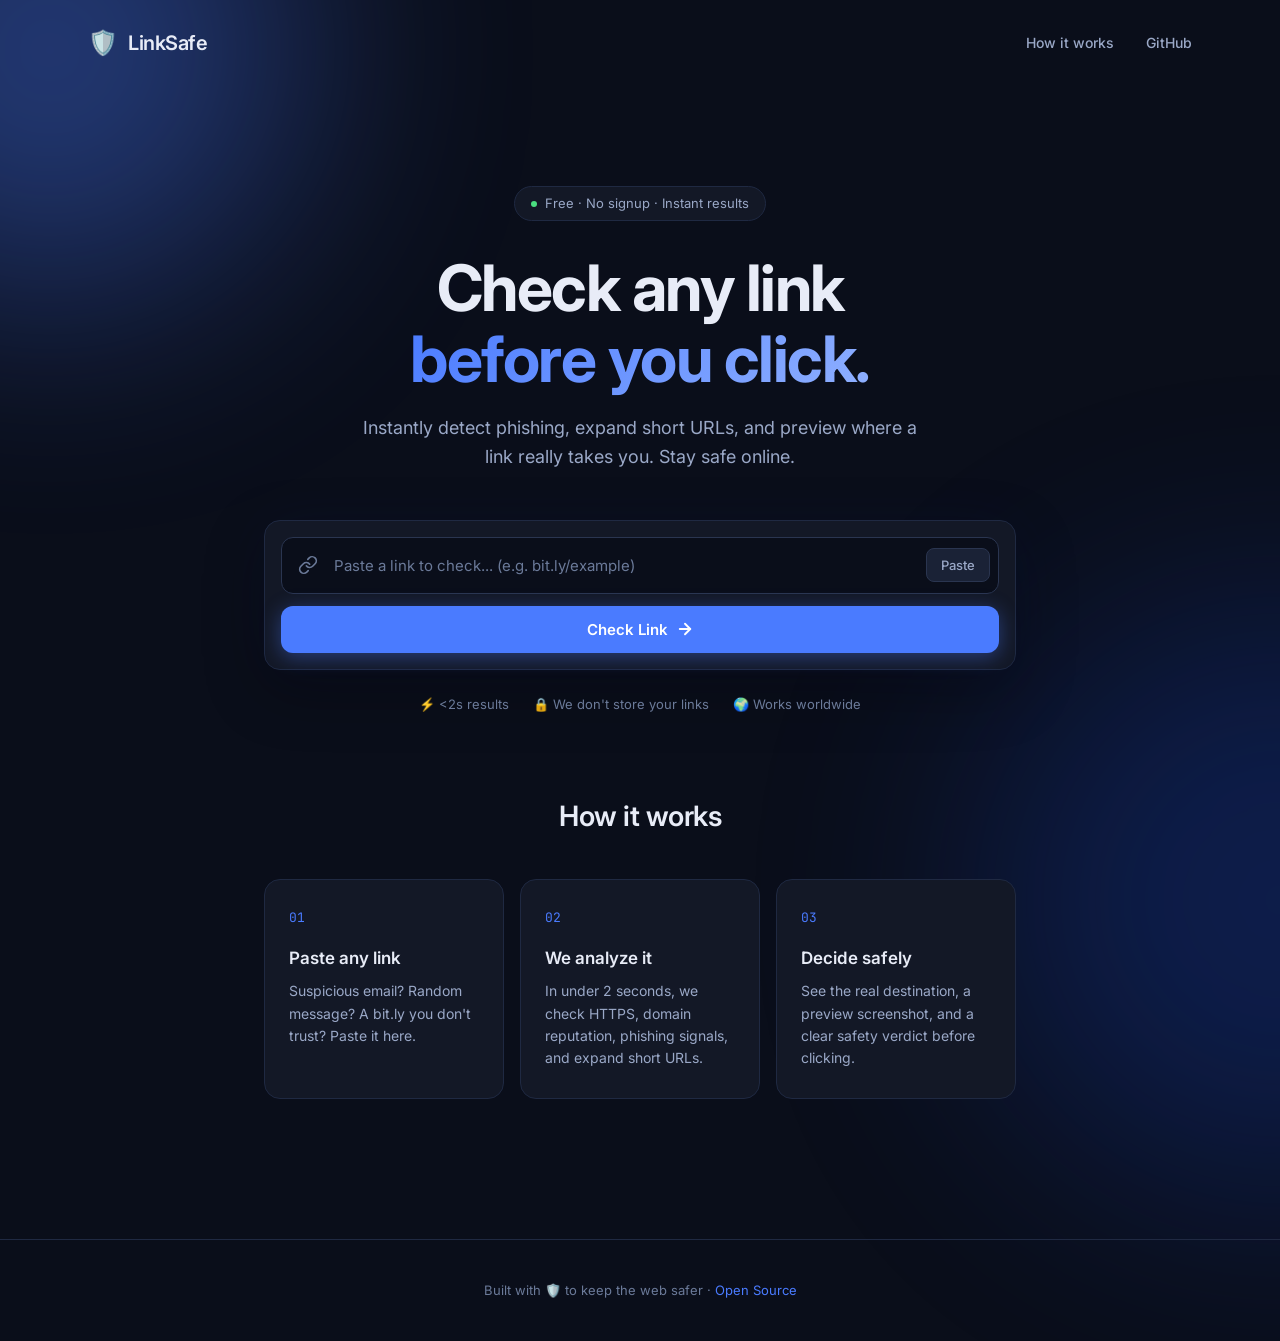
==== index.html @ 1306a628 "Initial commit: LinkSafe — link safety checker" ====
<!DOCTYPE html>
<html lang="en">
<head>
  <meta charset="UTF-8">
  <meta name="viewport" content="width=device-width, initial-scale=1.0">
  <title>LinkSafe — Check Any Link in Seconds</title>
  <meta name="description" content="Free, instant link safety checker. Detect phishing, expand short links, and preview any URL before clicking.">
  <link rel="preconnect" href="https://fonts.googleapis.com">
  <link rel="preconnect" href="https://fonts.gstatic.com" crossorigin>
  <link href="https://fonts.googleapis.com/css2?family=Inter:wght@400;500;600;700&family=JetBrains+Mono:wght@400;500&display=swap" rel="stylesheet">
  <link rel="stylesheet" href="styles.css">
</head>
<body>

  <!-- Background gradient orbs -->
  <div class="bg-orb bg-orb-1" aria-hidden="true"></div>
  <div class="bg-orb bg-orb-2" aria-hidden="true"></div>

  <!-- Header -->
  <header class="header">
    <div class="brand">
      <span class="brand-icon">🛡️</span>
      <span class="brand-name">LinkSafe</span>
    </div>
    <nav class="nav">
      <a href="#how" class="nav-link">How it works</a>
      <a href="https://github.com/shakhsg/linksafe" class="nav-link" target="_blank">GitHub</a>
    </nav>
  </header>

  <!-- Hero -->
  <main class="main">
    <section class="hero">
      <div class="hero-badge">
        <span class="pulse-dot"></span>
        Free · No signup · Instant results
      </div>
      <h1 class="hero-title">
        Check any link <br>
        <span class="accent">before you click.</span>
      </h1>
      <p class="hero-sub">
        Instantly detect phishing, expand short URLs, and preview where a link really takes you. Stay safe online.
      </p>

      <!-- Input -->
      <div class="check-box">
        <div class="input-wrap">
          <svg class="input-icon" width="20" height="20" viewBox="0 0 24 24" fill="none" stroke="currentColor" stroke-width="2" stroke-linecap="round" stroke-linejoin="round">
            <path d="M10 13a5 5 0 0 0 7.54.54l3-3a5 5 0 0 0-7.07-7.07l-1.72 1.71"/>
            <path d="M14 11a5 5 0 0 0-7.54-.54l-3 3a5 5 0 0 0 7.07 7.07l1.71-1.71"/>
          </svg>
          <input
            type="text"
            id="url-input"
            placeholder="Paste a link to check... (e.g. bit.ly/example)"
            autocomplete="off"
            spellcheck="false"
            aria-label="URL to check"
          >
          <button id="paste-btn" class="paste-btn" title="Paste from clipboard">Paste</button>
        </div>
        <button id="check-btn" class="check-btn">
          <span class="btn-text">Check Link</span>
          <svg class="btn-arrow" width="18" height="18" viewBox="0 0 24 24" fill="none" stroke="currentColor" stroke-width="2.5" stroke-linecap="round" stroke-linejoin="round">
            <line x1="5" y1="12" x2="19" y2="12"/>
            <polyline points="12 5 19 12 12 19"/>
          </svg>
        </button>
      </div>

      <div class="trust-row">
        <span class="trust-item">⚡ &lt;2s results</span>
        <span class="trust-item">🔒 We don't store your links</span>
        <span class="trust-item">🌍 Works worldwide</span>
      </div>
    </section>

    <!-- Results -->
    <section id="results" class="results" aria-live="polite"></section>

    <!-- How it works -->
    <section id="how" class="how-section">
      <h2 class="section-title">How it works</h2>
      <div class="how-grid">
        <div class="how-card">
          <div class="how-num">01</div>
          <h3 class="how-title">Paste any link</h3>
          <p class="how-desc">Suspicious email? Random message? A bit.ly you don't trust? Paste it here.</p>
        </div>
        <div class="how-card">
          <div class="how-num">02</div>
          <h3 class="how-title">We analyze it</h3>
          <p class="how-desc">In under 2 seconds, we check HTTPS, domain reputation, phishing signals, and expand short URLs.</p>
        </div>
        <div class="how-card">
          <div class="how-num">03</div>
          <h3 class="how-title">Decide safely</h3>
          <p class="how-desc">See the real destination, a preview screenshot, and a clear safety verdict before clicking.</p>
        </div>
      </div>
    </section>
  </main>

  <footer class="footer">
    <p>Built with 🛡️ to keep the web safer · <a href="https://github.com/shakhsg/linksafe" target="_blank">Open Source</a></p>
  </footer>

  <script src="script.js"></script>
</body>
</html>
---- styles.css ----
/* ── Reset & Base ──────────────────────────────────────── */
*, *::before, *::after { box-sizing: border-box; margin: 0; padding: 0; }

:root {
  /* Midnight Trust palette */
  --bg: #0A0E1A;
  --bg-2: #131826;
  --bg-3: #1a2236;
  --border: #1f2942;
  --border-strong: #2a3550;

  --text: #E8ECF7;
  --text-2: #9AA8C7;
  --text-3: #6B7A99;

  --primary: #4A7BFF;
  --primary-hover: #6190FF;
  --primary-glow: rgba(74, 123, 255, 0.4);

  --safe: #4ADE80;
  --safe-bg: rgba(74, 222, 128, 0.1);
  --safe-border: rgba(74, 222, 128, 0.3);

  --danger: #F87171;
  --danger-bg: rgba(248, 113, 113, 0.1);
  --danger-border: rgba(248, 113, 113, 0.3);

  --warn: #FBBF24;
  --warn-bg: rgba(251, 191, 36, 0.1);
  --warn-border: rgba(251, 191, 36, 0.3);

  --radius: 12px;
  --radius-sm: 8px;
  --radius-lg: 16px;

  --font: 'Inter', -apple-system, BlinkMacSystemFont, 'Segoe UI', sans-serif;
  --font-mono: 'JetBrains Mono', ui-monospace, monospace;
}

html, body { height: 100%; }
body {
  font-family: var(--font);
  background: var(--bg);
  color: var(--text);
  line-height: 1.6;
  min-height: 100vh;
  position: relative;
  overflow-x: hidden;
}

/* ── Background orbs ───────────────────────────────────── */
.bg-orb {
  position: fixed;
  border-radius: 50%;
  filter: blur(120px);
  opacity: 0.4;
  pointer-events: none;
  z-index: 0;
}
.bg-orb-1 {
  width: 500px; height: 500px;
  background: #4A7BFF;
  top: -200px; left: -200px;
}
.bg-orb-2 {
  width: 600px; height: 600px;
  background: #1a4cdb;
  bottom: -300px; right: -300px;
  opacity: 0.25;
}

/* ── Header ────────────────────────────────────────────── */
.header {
  position: relative;
  z-index: 10;
  display: flex;
  justify-content: space-between;
  align-items: center;
  padding: 24px 48px;
  max-width: 1200px;
  margin: 0 auto;
}
.brand { display: flex; align-items: center; gap: 10px; }
.brand-icon { font-size: 24px; }
.brand-name {
  font-size: 20px;
  font-weight: 600;
  letter-spacing: -0.5px;
}
.nav { display: flex; gap: 32px; }
.nav-link {
  color: var(--text-2);
  text-decoration: none;
  font-size: 14px;
  font-weight: 500;
  transition: color 0.2s;
}
.nav-link:hover { color: var(--text); }

/* ── Main ──────────────────────────────────────────────── */
.main {
  position: relative;
  z-index: 1;
  max-width: 800px;
  margin: 0 auto;
  padding: 40px 24px 80px;
}

/* ── Hero ──────────────────────────────────────────────── */
.hero { text-align: center; padding-top: 60px; }
.hero-badge {
  display: inline-flex;
  align-items: center;
  gap: 8px;
  background: var(--bg-2);
  border: 1px solid var(--border);
  padding: 6px 16px;
  border-radius: 999px;
  font-size: 13px;
  color: var(--text-2);
  margin-bottom: 32px;
}
.pulse-dot {
  width: 6px; height: 6px;
  background: var(--safe);
  border-radius: 50%;
  animation: pulse 2s infinite;
}
@keyframes pulse {
  0%, 100% { box-shadow: 0 0 0 0 rgba(74, 222, 128, 0.5); }
  50% { box-shadow: 0 0 0 6px rgba(74, 222, 128, 0); }
}

.hero-title {
  font-size: clamp(36px, 6vw, 64px);
  font-weight: 700;
  letter-spacing: -1.5px;
  line-height: 1.1;
  margin-bottom: 20px;
}
.accent {
  background: linear-gradient(135deg, #4A7BFF, #8FB0FF);
  -webkit-background-clip: text;
  -webkit-text-fill-color: transparent;
  background-clip: text;
}
.hero-sub {
  font-size: 18px;
  color: var(--text-2);
  max-width: 560px;
  margin: 0 auto 48px;
}

/* ── Check box ─────────────────────────────────────────── */
.check-box {
  background: var(--bg-2);
  border: 1px solid var(--border);
  border-radius: var(--radius-lg);
  padding: 16px;
  box-shadow: 0 20px 60px rgba(0, 0, 0, 0.3), 0 0 60px rgba(74, 123, 255, 0.05);
  margin-bottom: 24px;
  display: flex;
  flex-direction: column;
  gap: 12px;
}
.input-wrap {
  display: flex;
  align-items: center;
  gap: 8px;
  background: var(--bg);
  border: 1px solid var(--border-strong);
  border-radius: var(--radius);
  padding: 4px 8px 4px 16px;
  transition: border-color 0.2s, box-shadow 0.2s;
}
.input-wrap:focus-within {
  border-color: var(--primary);
  box-shadow: 0 0 0 3px var(--primary-glow);
}
.input-icon { color: var(--text-3); flex-shrink: 0; }
#url-input {
  flex: 1;
  background: transparent;
  border: none;
  outline: none;
  color: var(--text);
  font-family: var(--font);
  font-size: 15px;
  padding: 14px 8px;
  min-width: 0;
}
#url-input::placeholder { color: var(--text-3); }
.paste-btn {
  background: var(--bg-3);
  border: 1px solid var(--border-strong);
  color: var(--text-2);
  padding: 8px 14px;
  border-radius: var(--radius-sm);
  font-family: var(--font);
  font-size: 13px;
  font-weight: 500;
  cursor: pointer;
  transition: all 0.2s;
  flex-shrink: 0;
}
.paste-btn:hover { color: var(--text); background: var(--border); }

.check-btn {
  background: var(--primary);
  color: white;
  border: none;
  padding: 14px 24px;
  border-radius: var(--radius);
  font-family: var(--font);
  font-size: 15px;
  font-weight: 600;
  cursor: pointer;
  display: flex;
  align-items: center;
  justify-content: center;
  gap: 8px;
  transition: all 0.2s;
  box-shadow: 0 4px 20px var(--primary-glow);
}
.check-btn:hover { background: var(--primary-hover); transform: translateY(-1px); box-shadow: 0 6px 24px var(--primary-glow); }
.check-btn:active { transform: translateY(0); }
.check-btn:disabled { opacity: 0.6; cursor: not-allowed; transform: none; }
.btn-arrow { transition: transform 0.2s; }
.check-btn:hover .btn-arrow { transform: translateX(3px); }

.trust-row {
  display: flex;
  justify-content: center;
  gap: 24px;
  flex-wrap: wrap;
  font-size: 13px;
  color: var(--text-3);
}

/* ── Results ───────────────────────────────────────────── */
.results { margin-top: 32px; }
.result-card {
  background: var(--bg-2);
  border: 1px solid var(--border);
  border-radius: var(--radius-lg);
  padding: 28px;
  margin-bottom: 16px;
  animation: slideUp 0.5s ease-out;
}
@keyframes slideUp {
  from { opacity: 0; transform: translateY(20px); }
  to { opacity: 1; transform: translateY(0); }
}

.verdict {
  display: flex;
  align-items: center;
  gap: 16px;
  padding: 20px;
  border-radius: var(--radius);
  margin-bottom: 24px;
}
.verdict-safe { background: var(--safe-bg); border: 1px solid var(--safe-border); }
.verdict-danger { background: var(--danger-bg); border: 1px solid var(--danger-border); }
.verdict-warn { background: var(--warn-bg); border: 1px solid var(--warn-border); }
.verdict-icon { font-size: 36px; flex-shrink: 0; }
.verdict-text { flex: 1; }
.verdict-title { font-size: 20px; font-weight: 600; margin-bottom: 4px; }
.verdict-safe .verdict-title { color: var(--safe); }
.verdict-danger .verdict-title { color: var(--danger); }
.verdict-warn .verdict-title { color: var(--warn); }
.verdict-sub { color: var(--text-2); font-size: 14px; }

.score-bar {
  height: 6px;
  background: var(--bg);
  border-radius: 999px;
  overflow: hidden;
  margin-top: 12px;
}
.score-fill {
  height: 100%;
  border-radius: 999px;
  transition: width 0.8s ease-out;
}

.detail-grid {
  display: grid;
  grid-template-columns: repeat(auto-fit, minmax(220px, 1fr));
  gap: 12px;
  margin-bottom: 20px;
}
.detail-item {
  background: var(--bg);
  border: 1px solid var(--border);
  border-radius: var(--radius);
  padding: 14px 16px;
}
.detail-label {
  font-size: 12px;
  color: var(--text-3);
  text-transform: uppercase;
  letter-spacing: 0.5px;
  margin-bottom: 6px;
  display: flex;
  align-items: center;
  gap: 6px;
}
.detail-value {
  font-size: 15px;
  font-weight: 500;
  color: var(--text);
  word-break: break-word;
}
.detail-value.is-mono { font-family: var(--font-mono); font-size: 13px; }
.detail-value.ok { color: var(--safe); }
.detail-value.bad { color: var(--danger); }
.detail-value.warn { color: var(--warn); }

.final-url {
  background: var(--bg);
  border: 1px solid var(--border);
  border-radius: var(--radius);
  padding: 14px 16px;
  font-family: var(--font-mono);
  font-size: 13px;
  word-break: break-all;
  color: var(--text);
  margin-bottom: 16px;
}

.screenshot-wrap {
  margin-top: 16px;
  border-radius: var(--radius);
  overflow: hidden;
  border: 1px solid var(--border);
  background: var(--bg);
}
.screenshot-wrap img { display: block; width: 100%; height: auto; }
.screenshot-label {
  font-size: 12px;
  color: var(--text-3);
  text-transform: uppercase;
  letter-spacing: 0.5px;
  margin: 0 0 8px;
  display: flex;
  align-items: center;
  gap: 6px;
}

.signal-list { display: flex; flex-direction: column; gap: 8px; margin-top: 12px; }
.signal {
  display: flex;
  align-items: flex-start;
  gap: 10px;
  padding: 10px 14px;
  background: var(--bg);
  border-radius: var(--radius-sm);
  font-size: 14px;
  border-left: 3px solid var(--text-3);
}
.signal.ok { border-left-color: var(--safe); }
.signal.bad { border-left-color: var(--danger); }
.signal.warn { border-left-color: var(--warn); }
.signal-icon { font-size: 16px; flex-shrink: 0; }

/* ── Loading ───────────────────────────────────────────── */
.loading-card {
  background: var(--bg-2);
  border: 1px solid var(--border);
  border-radius: var(--radius-lg);
  padding: 40px;
  text-align: center;
  animation: slideUp 0.3s ease-out;
}
.loading-spinner {
  width: 40px; height: 40px;
  border: 3px solid var(--border);
  border-top-color: var(--primary);
  border-radius: 50%;
  margin: 0 auto 16px;
  animation: spin 0.8s linear infinite;
}
@keyframes spin { to { transform: rotate(360deg); } }
.loading-text { color: var(--text-2); font-size: 14px; }

/* ── How it works ──────────────────────────────────────── */
.how-section { margin-top: 80px; }
.section-title {
  font-size: 28px;
  font-weight: 600;
  text-align: center;
  margin-bottom: 40px;
  letter-spacing: -0.5px;
}
.how-grid {
  display: grid;
  grid-template-columns: repeat(auto-fit, minmax(220px, 1fr));
  gap: 16px;
}
.how-card {
  background: var(--bg-2);
  border: 1px solid var(--border);
  border-radius: var(--radius-lg);
  padding: 28px 24px;
  transition: border-color 0.2s, transform 0.2s;
}
.how-card:hover { border-color: var(--border-strong); transform: translateY(-2px); }
.how-num {
  font-family: var(--font-mono);
  font-size: 13px;
  color: var(--primary);
  margin-bottom: 16px;
}
.how-title {
  font-size: 17px;
  font-weight: 600;
  margin-bottom: 8px;
}
.how-desc { color: var(--text-2); font-size: 14px; }

/* ── Footer ────────────────────────────────────────────── */
.footer {
  text-align: center;
  padding: 40px 24px;
  color: var(--text-3);
  font-size: 13px;
  border-top: 1px solid var(--border);
  margin-top: 60px;
  position: relative;
  z-index: 1;
}
.footer a { color: var(--primary); text-decoration: none; }
.footer a:hover { text-decoration: underline; }

/* ── Mobile ────────────────────────────────────────────── */
@media (max-width: 640px) {
  .header { padding: 20px 24px; }
  .nav { gap: 20px; }
  .hero { padding-top: 30px; }
  .hero-title { letter-spacing: -1px; }
  .input-wrap { padding: 8px; flex-wrap: wrap; }
  #url-input { width: 100%; padding: 12px 4px; }
  .paste-btn { width: 100%; padding: 10px; }
  .trust-row { gap: 12px; font-size: 12px; }
  .verdict { padding: 16px; }
  .verdict-icon { font-size: 28px; }
  .verdict-title { font-size: 18px; }
  .result-card { padding: 20px; }
}
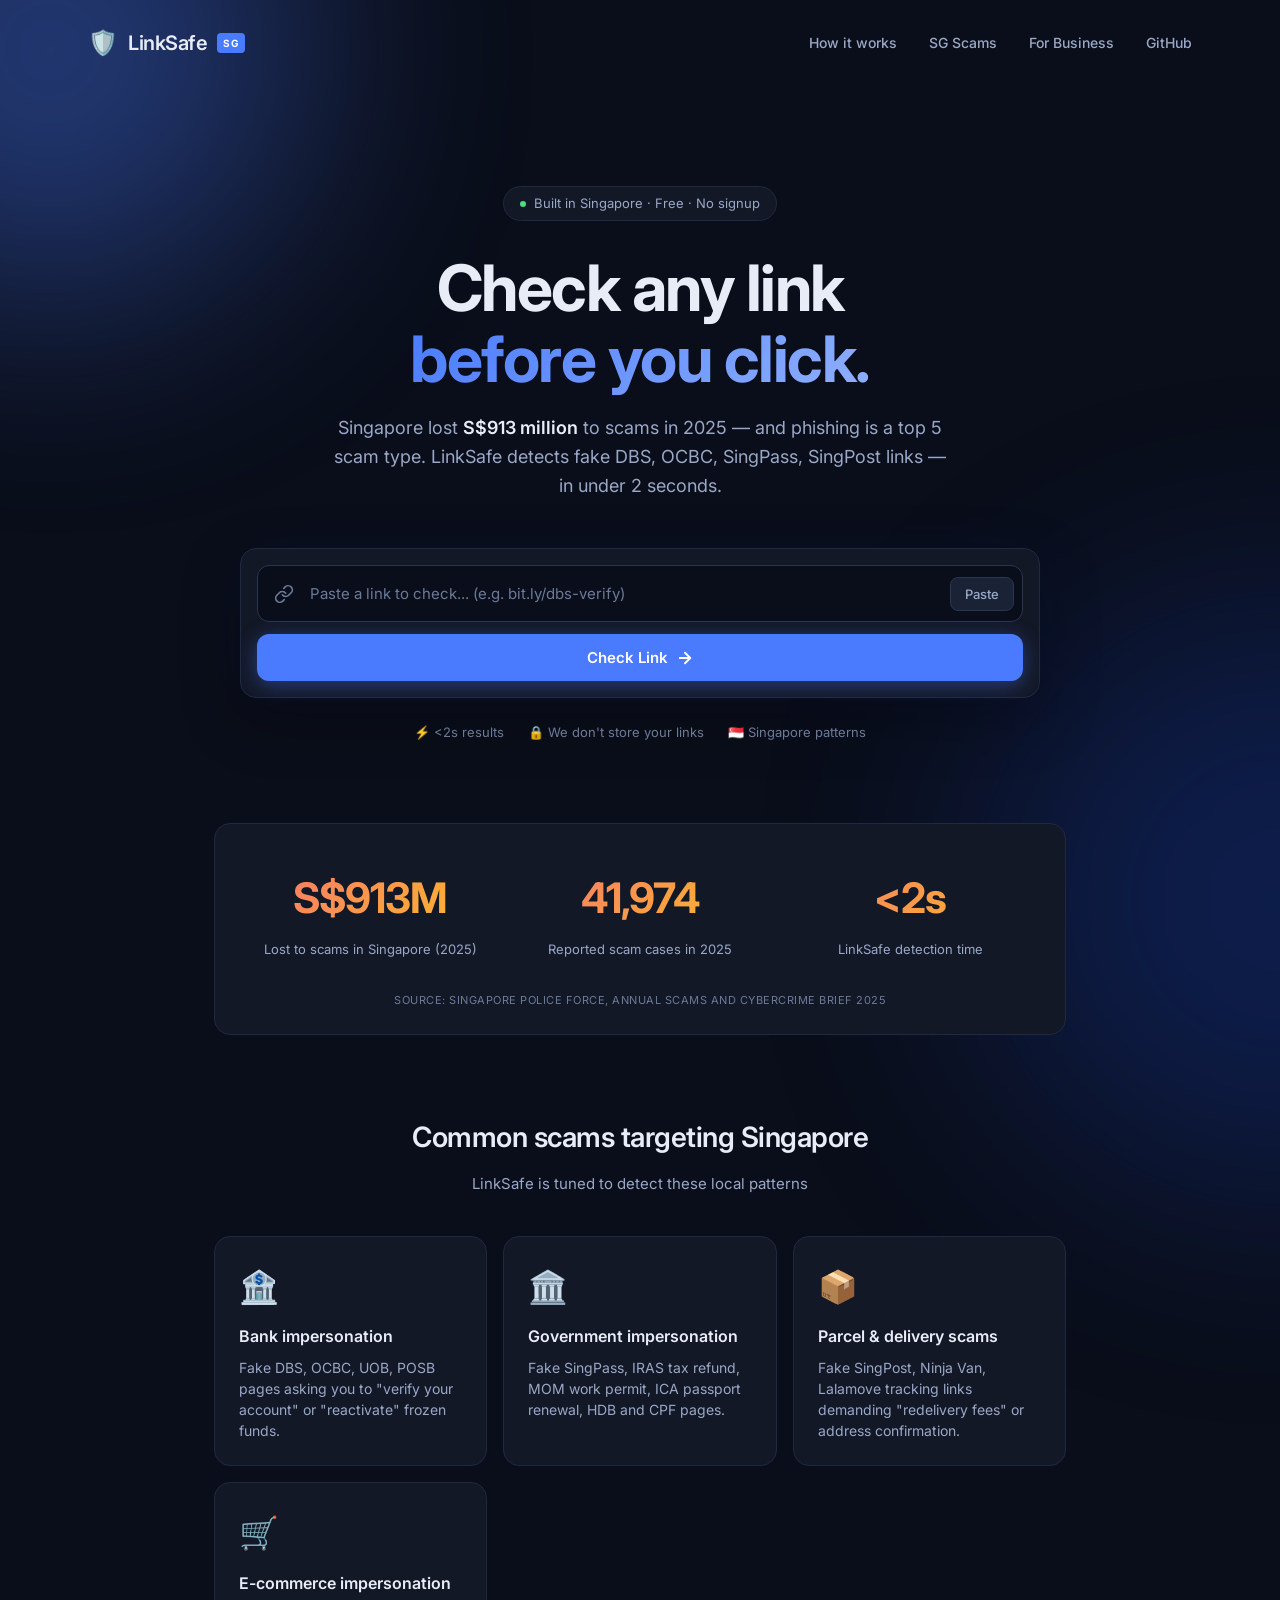
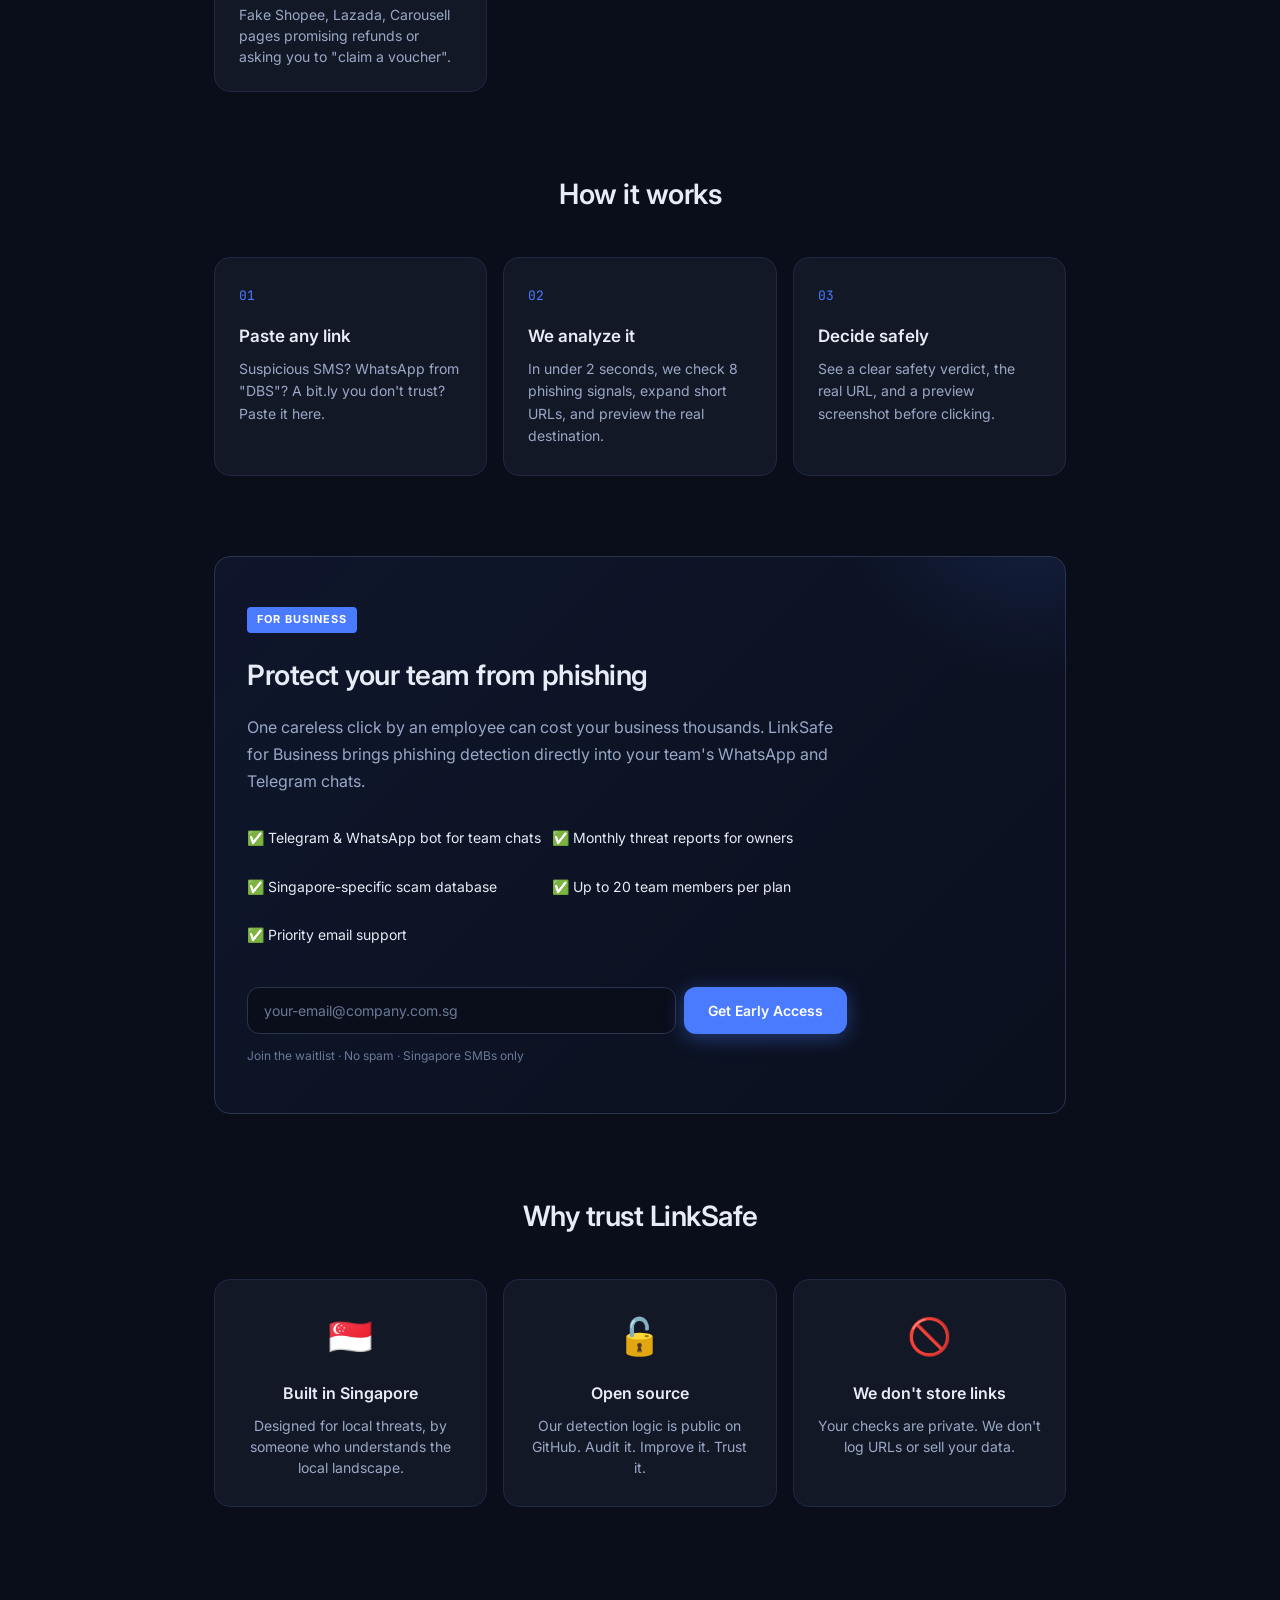
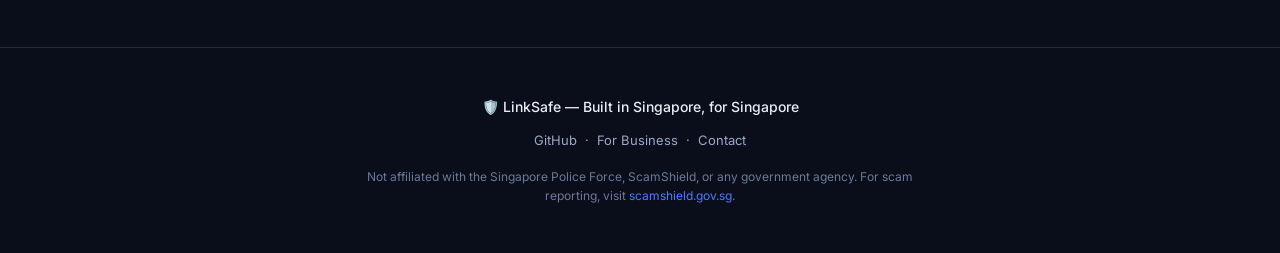
==== commit bd987075: "Singapore SMB redesign with SPF 2025 stats" ====
--- a/index.html
+++ b/index.html
@@ -3,12 +3,32 @@
 <head>
   <meta charset="UTF-8">
   <meta name="viewport" content="width=device-width, initial-scale=1.0">
-  <title>LinkSafe — Check Any Link in Seconds</title>
-  <meta name="description" content="Free, instant link safety checker. Detect phishing, expand short links, and preview any URL before clicking.">
+  <title>LinkSafe — Phishing Link Checker Built for Singapore</title>
+  <meta name="description" content="Free instant link safety checker. Detect phishing scams impersonating DBS, OCBC, SingPass, SingPost and more. Built for Singapore businesses.">
+
+  <!-- Open Graph / Social sharing -->
+  <meta property="og:title" content="LinkSafe — Stop Phishing in 2 Seconds">
+  <meta property="og:description" content="Singapore lost S$1.1B to scams in 2024. LinkSafe checks any link before you click. Free for everyone, built for SMBs.">
+  <meta property="og:type" content="website">
+  <meta property="og:url" content="https://shakhsg.github.io/linksafe">
+  <meta property="og:image" content="https://shakhsg.github.io/linksafe/og-image.png">
+  <meta name="twitter:card" content="summary_large_image">
+  <meta name="twitter:title" content="LinkSafe — Stop Phishing in 2 Seconds">
+  <meta name="twitter:description" content="Singapore-built phishing detection. Free for everyone.">
+
   <link rel="preconnect" href="https://fonts.googleapis.com">
   <link rel="preconnect" href="https://fonts.gstatic.com" crossorigin>
   <link href="https://fonts.googleapis.com/css2?family=Inter:wght@400;500;600;700&family=JetBrains+Mono:wght@400;500&display=swap" rel="stylesheet">
   <link rel="stylesheet" href="styles.css">
+
+  <!-- Google Analytics -->
+  <script async src="https://www.googletagmanager.com/gtag/js?id=G-LSV59Z6FGF"></script>
+  <script>
+    window.dataLayer = window.dataLayer || [];
+    function gtag(){dataLayer.push(arguments);}
+    gtag('js', new Date());
+    gtag('config', 'G-LSV59Z6FGF');
+  </script>
 </head>
 <body>
 
@@ -21,9 +41,12 @@
     <div class="brand">
       <span class="brand-icon">🛡️</span>
       <span class="brand-name">LinkSafe</span>
+      <span class="brand-tag">SG</span>
     </div>
     <nav class="nav">
       <a href="#how" class="nav-link">How it works</a>
+      <a href="#scams" class="nav-link">SG Scams</a>
+      <a href="#business" class="nav-link">For Business</a>
       <a href="https://github.com/shakhsg/linksafe" class="nav-link" target="_blank">GitHub</a>
     </nav>
   </header>
@@ -33,14 +56,15 @@
     <section class="hero">
       <div class="hero-badge">
         <span class="pulse-dot"></span>
-        Free · No signup · Instant results
+        Built in Singapore · Free · No signup
       </div>
       <h1 class="hero-title">
         Check any link <br>
         <span class="accent">before you click.</span>
       </h1>
       <p class="hero-sub">
-        Instantly detect phishing, expand short URLs, and preview where a link really takes you. Stay safe online.
+        Singapore lost <strong>S$913 million</strong> to scams in 2025 — and phishing is a top 5 scam type.
+        LinkSafe detects fake DBS, OCBC, SingPass, SingPost links — in under 2 seconds.
       </p>
 
       <!-- Input -->
@@ -53,7 +77,7 @@
           <input
             type="text"
             id="url-input"
-            placeholder="Paste a link to check... (e.g. bit.ly/example)"
+            placeholder="Paste a link to check... (e.g. bit.ly/dbs-verify)"
             autocomplete="off"
             spellcheck="false"
             aria-label="URL to check"
@@ -72,12 +96,58 @@
       <div class="trust-row">
         <span class="trust-item">⚡ &lt;2s results</span>
         <span class="trust-item">🔒 We don't store your links</span>
-        <span class="trust-item">🌍 Works worldwide</span>
+        <span class="trust-item">🇸🇬 Singapore patterns</span>
       </div>
     </section>
 
     <!-- Results -->
     <section id="results" class="results" aria-live="polite"></section>
+
+    <!-- Stats Banner -->
+    <section class="stats-banner">
+      <div class="stat">
+        <div class="stat-num">S$913M</div>
+        <div class="stat-label">Lost to scams in Singapore (2025)</div>
+      </div>
+      <div class="stat">
+        <div class="stat-num">41,974</div>
+        <div class="stat-label">Reported scam cases in 2025</div>
+      </div>
+      <div class="stat">
+        <div class="stat-num">&lt;2s</div>
+        <div class="stat-label">LinkSafe detection time</div>
+      </div>
+      <div class="stat-source">Source: Singapore Police Force, Annual Scams and Cybercrime Brief 2025</div>
+    </section>
+
+    <!-- Singapore Scams Section -->
+    <section id="scams" class="scams-section">
+      <h2 class="section-title">Common scams targeting Singapore</h2>
+      <p class="section-sub">LinkSafe is tuned to detect these local patterns</p>
+
+      <div class="scam-grid">
+        <div class="scam-card">
+          <div class="scam-icon">🏦</div>
+          <h3>Bank impersonation</h3>
+          <p>Fake DBS, OCBC, UOB, POSB pages asking you to "verify your account" or "reactivate" frozen funds.</p>
+        </div>
+        <div class="scam-card">
+          <div class="scam-icon">🏛️</div>
+          <h3>Government impersonation</h3>
+          <p>Fake SingPass, IRAS tax refund, MOM work permit, ICA passport renewal, HDB and CPF pages.</p>
+        </div>
+        <div class="scam-card">
+          <div class="scam-icon">📦</div>
+          <h3>Parcel & delivery scams</h3>
+          <p>Fake SingPost, Ninja Van, Lalamove tracking links demanding "redelivery fees" or address confirmation.</p>
+        </div>
+        <div class="scam-card">
+          <div class="scam-icon">🛒</div>
+          <h3>E-commerce impersonation</h3>
+          <p>Fake Shopee, Lazada, Carousell pages promising refunds or asking you to "claim a voucher".</p>
+        </div>
+      </div>
+    </section>
 
     <!-- How it works -->
     <section id="how" class="how-section">
@@ -86,26 +156,112 @@
         <div class="how-card">
           <div class="how-num">01</div>
           <h3 class="how-title">Paste any link</h3>
-          <p class="how-desc">Suspicious email? Random message? A bit.ly you don't trust? Paste it here.</p>
+          <p class="how-desc">Suspicious SMS? WhatsApp from "DBS"? A bit.ly you don't trust? Paste it here.</p>
         </div>
         <div class="how-card">
           <div class="how-num">02</div>
           <h3 class="how-title">We analyze it</h3>
-          <p class="how-desc">In under 2 seconds, we check HTTPS, domain reputation, phishing signals, and expand short URLs.</p>
+          <p class="how-desc">In under 2 seconds, we check 8 phishing signals, expand short URLs, and preview the real destination.</p>
         </div>
         <div class="how-card">
           <div class="how-num">03</div>
           <h3 class="how-title">Decide safely</h3>
-          <p class="how-desc">See the real destination, a preview screenshot, and a clear safety verdict before clicking.</p>
+          <p class="how-desc">See a clear safety verdict, the real URL, and a preview screenshot before clicking.</p>
+        </div>
+      </div>
+    </section>
+
+    <!-- For Business Section -->
+    <section id="business" class="business-section">
+      <div class="business-content">
+        <div class="business-badge">FOR BUSINESS</div>
+        <h2 class="section-title">Protect your team from phishing</h2>
+        <p class="business-desc">
+          One careless click by an employee can cost your business thousands. LinkSafe for Business
+          brings phishing detection directly into your team's WhatsApp and Telegram chats.
+        </p>
+
+        <ul class="business-features">
+          <li>✅ Telegram & WhatsApp bot for team chats</li>
+          <li>✅ Monthly threat reports for owners</li>
+          <li>✅ Singapore-specific scam database</li>
+          <li>✅ Up to 20 team members per plan</li>
+          <li>✅ Priority email support</li>
+        </ul>
+
+        <form class="lead-form" id="lead-form" onsubmit="return handleLeadSubmit(event)">
+          <input
+            type="email"
+            id="business-email"
+            placeholder="your-email@company.com.sg"
+            required
+            aria-label="Business email"
+          >
+          <button type="submit" class="cta-btn">Get Early Access</button>
+        </form>
+        <p class="form-note">Join the waitlist · No spam · Singapore SMBs only</p>
+      </div>
+    </section>
+
+    <!-- Trust Section -->
+    <section class="trust-section">
+      <h2 class="section-title">Why trust LinkSafe</h2>
+      <div class="trust-grid">
+        <div class="trust-card">
+          <div class="trust-emoji">🇸🇬</div>
+          <h3>Built in Singapore</h3>
+          <p>Designed for local threats, by someone who understands the local landscape.</p>
+        </div>
+        <div class="trust-card">
+          <div class="trust-emoji">🔓</div>
+          <h3>Open source</h3>
+          <p>Our detection logic is public on GitHub. Audit it. Improve it. Trust it.</p>
+        </div>
+        <div class="trust-card">
+          <div class="trust-emoji">🚫</div>
+          <h3>We don't store links</h3>
+          <p>Your checks are private. We don't log URLs or sell your data.</p>
         </div>
       </div>
     </section>
   </main>
 
   <footer class="footer">
-    <p>Built with 🛡️ to keep the web safer · <a href="https://github.com/shakhsg/linksafe" target="_blank">Open Source</a></p>
+    <div class="footer-content">
+      <p class="footer-brand">🛡️ LinkSafe — Built in Singapore, for Singapore</p>
+      <p class="footer-links">
+        <a href="https://github.com/shakhsg/linksafe" target="_blank">GitHub</a> ·
+        <a href="#business">For Business</a> ·
+        <a href="mailto:hello@linksafe.sg">Contact</a>
+      </p>
+      <p class="footer-note">
+        Not affiliated with the Singapore Police Force, ScamShield, or any government agency.
+        For scam reporting, visit <a href="https://www.scamshield.gov.sg" target="_blank">scamshield.gov.sg</a>.
+      </p>
+    </div>
   </footer>
 
   <script src="script.js"></script>
+  <script>
+    // Lead form handler (simple version — sends to your email or storage)
+    function handleLeadSubmit(e) {
+      e.preventDefault();
+      const email = document.getElementById('business-email').value;
+
+      // Track event in Google Analytics
+      if (typeof gtag !== 'undefined') {
+        gtag('event', 'lead_signup', {
+          'event_category': 'business',
+          'event_label': email
+        });
+      }
+
+      // TODO: Replace with your actual endpoint (Formspree, n8n webhook, etc.)
+      // For now, just show success message
+      alert('Thank you! We\'ll be in touch within 48 hours.');
+      document.getElementById('lead-form').reset();
+      return false;
+    }
+  </script>
 </body>
 </html>
--- a/styles.css
+++ b/styles.css
@@ -87,6 +87,15 @@
   font-weight: 600;
   letter-spacing: -0.5px;
 }
+.brand-tag {
+  font-size: 10px;
+  font-weight: 700;
+  background: var(--primary);
+  color: white;
+  padding: 2px 6px;
+  border-radius: 4px;
+  letter-spacing: 0.5px;
+}
 .nav { display: flex; gap: 32px; }
 .nav-link {
   color: var(--text-2);
@@ -101,13 +110,13 @@
 .main {
   position: relative;
   z-index: 1;
-  max-width: 800px;
+  max-width: 900px;
   margin: 0 auto;
   padding: 40px 24px 80px;
 }
 
 /* ── Hero ──────────────────────────────────────────────── */
-.hero { text-align: center; padding-top: 60px; }
+.hero { text-align: center; padding-top: 60px; max-width: 800px; margin: 0 auto; }
 .hero-badge {
   display: inline-flex;
   align-items: center;
@@ -147,9 +156,10 @@
 .hero-sub {
   font-size: 18px;
   color: var(--text-2);
-  max-width: 560px;
+  max-width: 620px;
   margin: 0 auto 48px;
 }
+.hero-sub strong { color: var(--text); font-weight: 600; }
 
 /* ── Check box ─────────────────────────────────────────── */
 .check-box {
@@ -238,7 +248,7 @@
 }
 
 /* ── Results ───────────────────────────────────────────── */
-.results { margin-top: 32px; }
+.results { margin-top: 32px; max-width: 800px; margin-left: auto; margin-right: auto; }
 .result-card {
   background: var(--bg-2);
   border: 1px solid var(--border);
@@ -384,6 +394,84 @@
 @keyframes spin { to { transform: rotate(360deg); } }
 .loading-text { color: var(--text-2); font-size: 14px; }
 
+/* ── Stats Banner ──────────────────────────────────────── */
+.stats-banner {
+  margin-top: 80px;
+  background: var(--bg-2);
+  border: 1px solid var(--border);
+  border-radius: var(--radius-lg);
+  padding: 40px 32px 24px;
+  display: grid;
+  grid-template-columns: repeat(3, 1fr);
+  gap: 24px;
+  position: relative;
+}
+.stat { text-align: center; }
+.stat-num {
+  font-size: clamp(28px, 4vw, 42px);
+  font-weight: 700;
+  background: linear-gradient(135deg, #F87171, #FBBF24);
+  -webkit-background-clip: text;
+  -webkit-text-fill-color: transparent;
+  background-clip: text;
+  letter-spacing: -1px;
+  margin-bottom: 8px;
+}
+.stat-label {
+  font-size: 13px;
+  color: var(--text-2);
+}
+.stat-source {
+  grid-column: 1 / -1;
+  text-align: center;
+  font-size: 11px;
+  color: var(--text-3);
+  margin-top: 8px;
+  text-transform: uppercase;
+  letter-spacing: 0.5px;
+}
+
+/* ── Scams Section ─────────────────────────────────────── */
+.scams-section { margin-top: 80px; }
+.section-sub {
+  text-align: center;
+  color: var(--text-2);
+  font-size: 15px;
+  margin-top: -28px;
+  margin-bottom: 40px;
+}
+.scam-grid {
+  display: grid;
+  grid-template-columns: repeat(auto-fit, minmax(240px, 1fr));
+  gap: 16px;
+}
+.scam-card {
+  background: var(--bg-2);
+  border: 1px solid var(--border);
+  border-radius: var(--radius-lg);
+  padding: 24px;
+  transition: border-color 0.2s, transform 0.2s;
+}
+.scam-card:hover {
+  border-color: var(--danger-border);
+  transform: translateY(-2px);
+}
+.scam-icon {
+  font-size: 32px;
+  margin-bottom: 12px;
+}
+.scam-card h3 {
+  font-size: 16px;
+  font-weight: 600;
+  margin-bottom: 8px;
+  color: var(--text);
+}
+.scam-card p {
+  color: var(--text-2);
+  font-size: 14px;
+  line-height: 1.5;
+}
+
 /* ── How it works ──────────────────────────────────────── */
 .how-section { margin-top: 80px; }
 .section-title {
@@ -419,24 +507,201 @@
 }
 .how-desc { color: var(--text-2); font-size: 14px; }
 
+/* ── Business Section ──────────────────────────────────── */
+.business-section {
+  margin-top: 80px;
+  background: linear-gradient(135deg, rgba(74, 123, 255, 0.08), rgba(74, 123, 255, 0.02));
+  border: 1px solid var(--border-strong);
+  border-radius: var(--radius-lg);
+  padding: 48px 32px;
+  position: relative;
+  overflow: hidden;
+}
+.business-section::before {
+  content: '';
+  position: absolute;
+  top: -50%;
+  right: -20%;
+  width: 400px;
+  height: 400px;
+  background: radial-gradient(circle, rgba(74, 123, 255, 0.15), transparent 70%);
+  pointer-events: none;
+}
+.business-content {
+  position: relative;
+  z-index: 1;
+  max-width: 600px;
+}
+.business-badge {
+  display: inline-block;
+  background: var(--primary);
+  color: white;
+  font-size: 11px;
+  font-weight: 700;
+  letter-spacing: 1px;
+  padding: 4px 10px;
+  border-radius: 4px;
+  margin-bottom: 20px;
+}
+.business-section .section-title {
+  text-align: left;
+  margin-bottom: 16px;
+}
+.business-desc {
+  color: var(--text-2);
+  font-size: 16px;
+  margin-bottom: 24px;
+  line-height: 1.7;
+}
+.business-features {
+  list-style: none;
+  margin-bottom: 32px;
+  display: grid;
+  grid-template-columns: repeat(auto-fit, minmax(240px, 1fr));
+  gap: 10px;
+}
+.business-features li {
+  color: var(--text);
+  font-size: 14px;
+  padding: 8px 0;
+}
+.lead-form {
+  display: flex;
+  gap: 8px;
+  flex-wrap: wrap;
+  margin-bottom: 12px;
+}
+.lead-form input {
+  flex: 1;
+  min-width: 240px;
+  background: var(--bg);
+  border: 1px solid var(--border-strong);
+  border-radius: var(--radius);
+  padding: 14px 16px;
+  color: var(--text);
+  font-family: var(--font);
+  font-size: 14px;
+  transition: border-color 0.2s, box-shadow 0.2s;
+}
+.lead-form input:focus {
+  outline: none;
+  border-color: var(--primary);
+  box-shadow: 0 0 0 3px var(--primary-glow);
+}
+.lead-form input::placeholder { color: var(--text-3); }
+.cta-btn {
+  background: var(--primary);
+  color: white;
+  border: none;
+  padding: 14px 24px;
+  border-radius: var(--radius);
+  font-family: var(--font);
+  font-size: 14px;
+  font-weight: 600;
+  cursor: pointer;
+  transition: all 0.2s;
+  box-shadow: 0 4px 20px var(--primary-glow);
+  white-space: nowrap;
+}
+.cta-btn:hover {
+  background: var(--primary-hover);
+  transform: translateY(-1px);
+  box-shadow: 0 6px 24px var(--primary-glow);
+}
+.form-note {
+  font-size: 12px;
+  color: var(--text-3);
+}
+
+/* ── Trust Section ─────────────────────────────────────── */
+.trust-section { margin-top: 80px; }
+.trust-grid {
+  display: grid;
+  grid-template-columns: repeat(auto-fit, minmax(240px, 1fr));
+  gap: 16px;
+}
+.trust-card {
+  background: var(--bg-2);
+  border: 1px solid var(--border);
+  border-radius: var(--radius-lg);
+  padding: 28px 24px;
+  text-align: center;
+  transition: border-color 0.2s, transform 0.2s;
+}
+.trust-card:hover { border-color: var(--border-strong); transform: translateY(-2px); }
+.trust-emoji {
+  font-size: 36px;
+  margin-bottom: 16px;
+}
+.trust-card h3 {
+  font-size: 16px;
+  font-weight: 600;
+  margin-bottom: 8px;
+  color: var(--text);
+}
+.trust-card p {
+  color: var(--text-2);
+  font-size: 14px;
+  line-height: 1.5;
+}
+
 /* ── Footer ────────────────────────────────────────────── */
 .footer {
-  text-align: center;
-  padding: 40px 24px;
-  color: var(--text-3);
-  font-size: 13px;
+  padding: 48px 24px;
   border-top: 1px solid var(--border);
   margin-top: 60px;
   position: relative;
   z-index: 1;
 }
-.footer a { color: var(--primary); text-decoration: none; }
-.footer a:hover { text-decoration: underline; }
+.footer-content {
+  max-width: 800px;
+  margin: 0 auto;
+  text-align: center;
+}
+.footer-brand {
+  color: var(--text);
+  font-size: 14px;
+  font-weight: 500;
+  margin-bottom: 12px;
+}
+.footer-links {
+  color: var(--text-2);
+  font-size: 13px;
+  margin-bottom: 16px;
+}
+.footer-links a {
+  color: var(--text-2);
+  text-decoration: none;
+  margin: 0 4px;
+}
+.footer-links a:hover { color: var(--text); }
+.footer-note {
+  color: var(--text-3);
+  font-size: 12px;
+  line-height: 1.6;
+  max-width: 560px;
+  margin: 0 auto;
+}
+.footer-note a { color: var(--primary); text-decoration: none; }
+.footer-note a:hover { text-decoration: underline; }
 
 /* ── Mobile ────────────────────────────────────────────── */
+@media (max-width: 768px) {
+  .stats-banner {
+    grid-template-columns: 1fr;
+    gap: 20px;
+    padding: 32px 24px 20px;
+  }
+  .business-section { padding: 32px 24px; }
+  .business-section .section-title { font-size: 24px; }
+  .lead-form input { min-width: 100%; }
+  .cta-btn { width: 100%; }
+}
+
 @media (max-width: 640px) {
   .header { padding: 20px 24px; }
-  .nav { gap: 20px; }
+  .nav { gap: 16px; }
+  .nav-link { font-size: 13px; }
   .hero { padding-top: 30px; }
   .hero-title { letter-spacing: -1px; }
   .input-wrap { padding: 8px; flex-wrap: wrap; }
@@ -447,4 +712,10 @@
   .verdict-icon { font-size: 28px; }
   .verdict-title { font-size: 18px; }
   .result-card { padding: 20px; }
+  .scam-grid, .trust-grid, .how-grid { grid-template-columns: 1fr; }
+  .business-features { grid-template-columns: 1fr; }
+}
+
+@media (max-width: 480px) {
+  .nav { display: none; }
 }
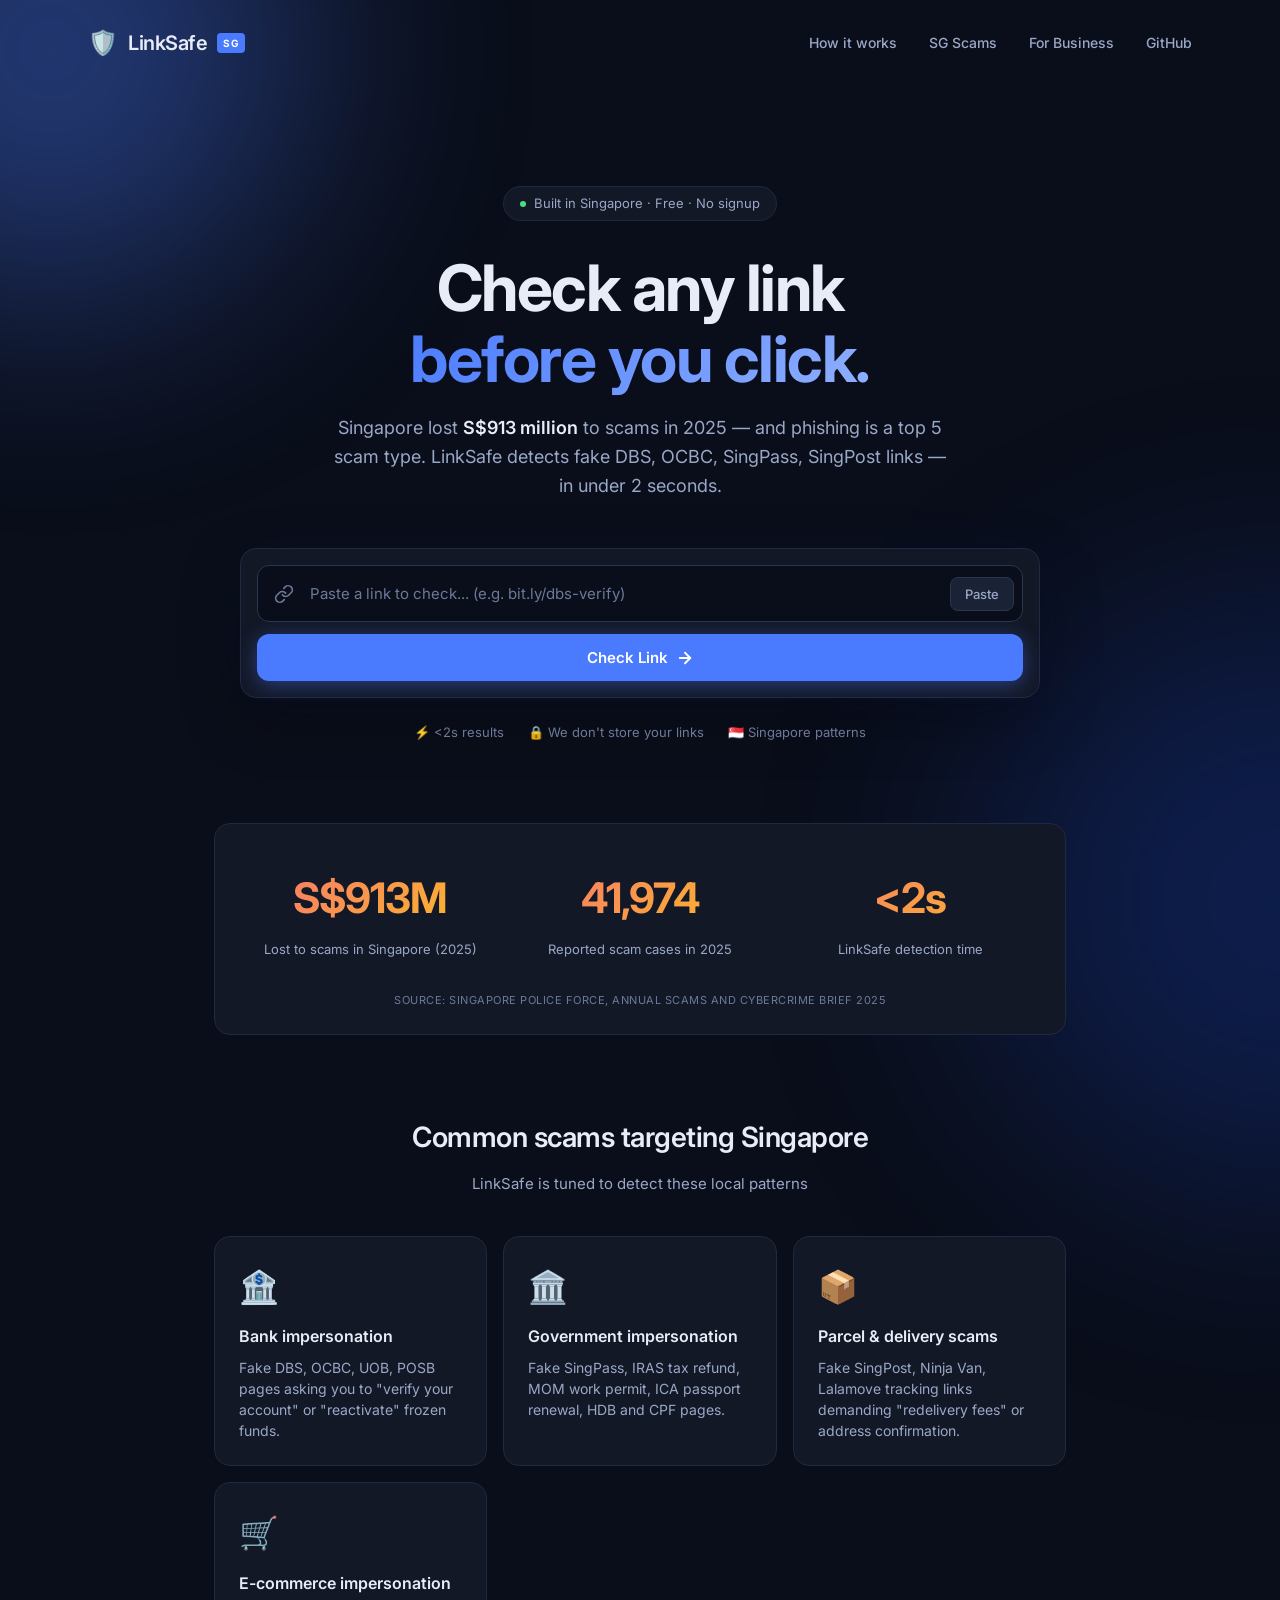
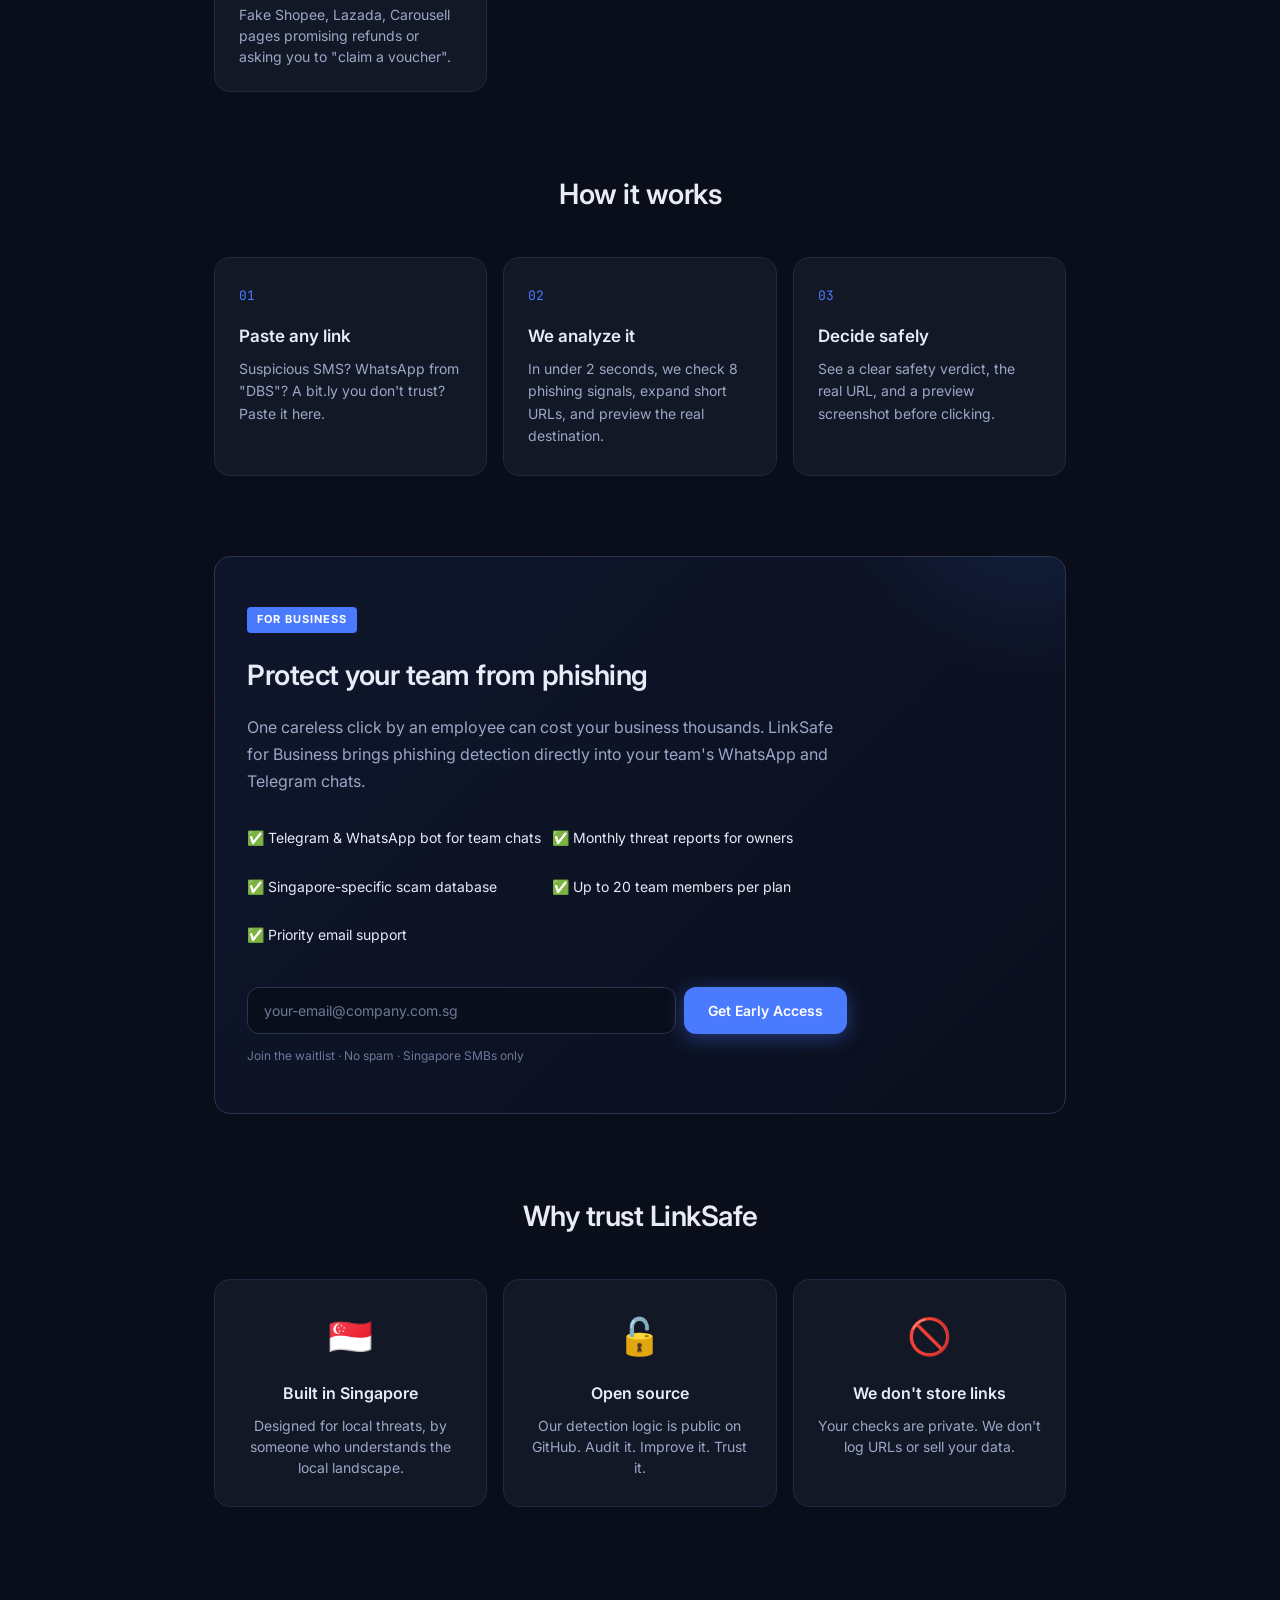
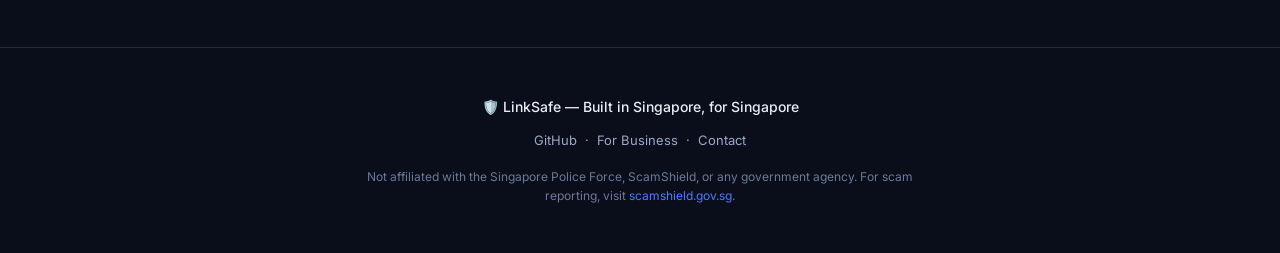
==== commit 4763b552: "Connect Formspree to lead form" ====
--- a/index.html
+++ b/index.html
@@ -189,7 +189,7 @@
           <li>✅ Priority email support</li>
         </ul>
 
-        <form class="lead-form" id="lead-form" onsubmit="return handleLeadSubmit(event)">
+        <form class="lead-form" id="lead-form" action="https://formspree.io/f/mpqnpljk" method="POST">
           <input
             type="email"
             id="business-email"
@@ -242,26 +242,5 @@
   </footer>
 
   <script src="script.js"></script>
-  <script>
-    // Lead form handler (simple version — sends to your email or storage)
-    function handleLeadSubmit(e) {
-      e.preventDefault();
-      const email = document.getElementById('business-email').value;
-
-      // Track event in Google Analytics
-      if (typeof gtag !== 'undefined') {
-        gtag('event', 'lead_signup', {
-          'event_category': 'business',
-          'event_label': email
-        });
-      }
-
-      // TODO: Replace with your actual endpoint (Formspree, n8n webhook, etc.)
-      // For now, just show success message
-      alert('Thank you! We\'ll be in touch within 48 hours.');
-      document.getElementById('lead-form').reset();
-      return false;
-    }
-  </script>
 </body>
 </html>
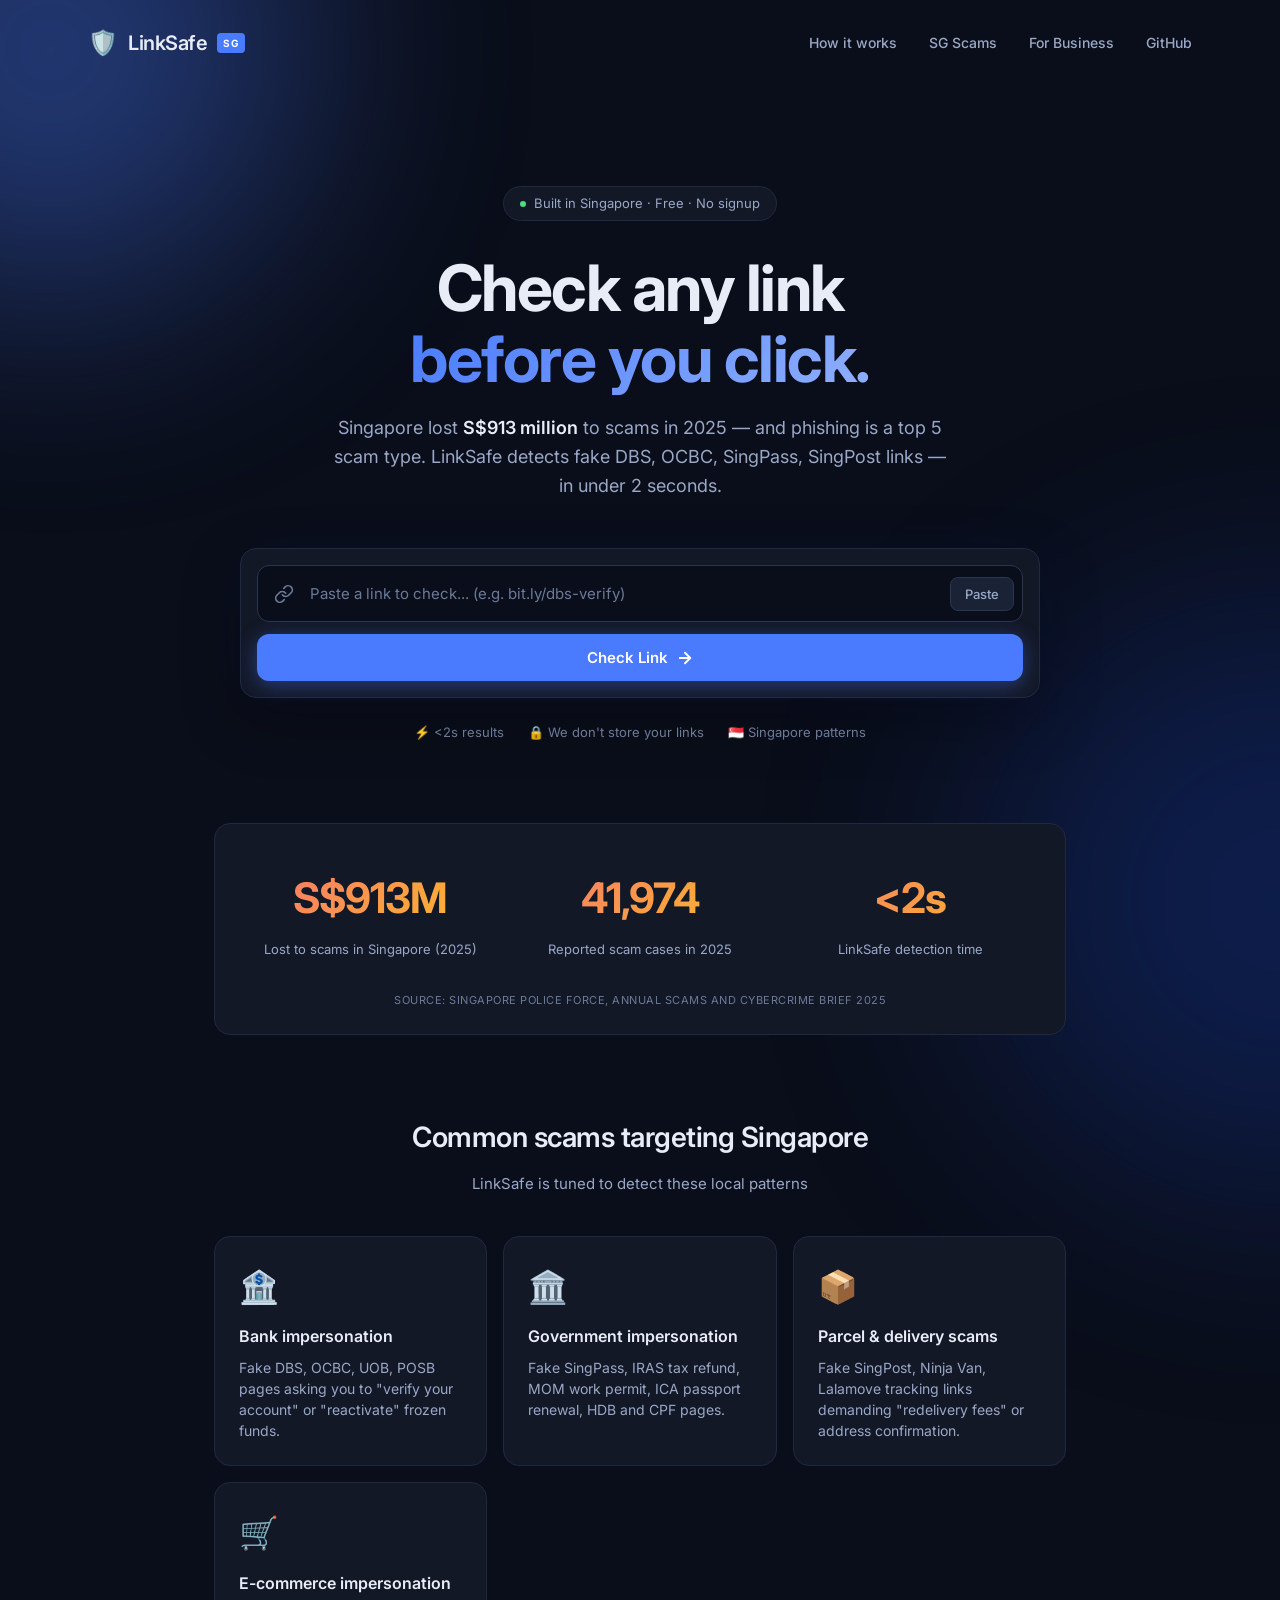
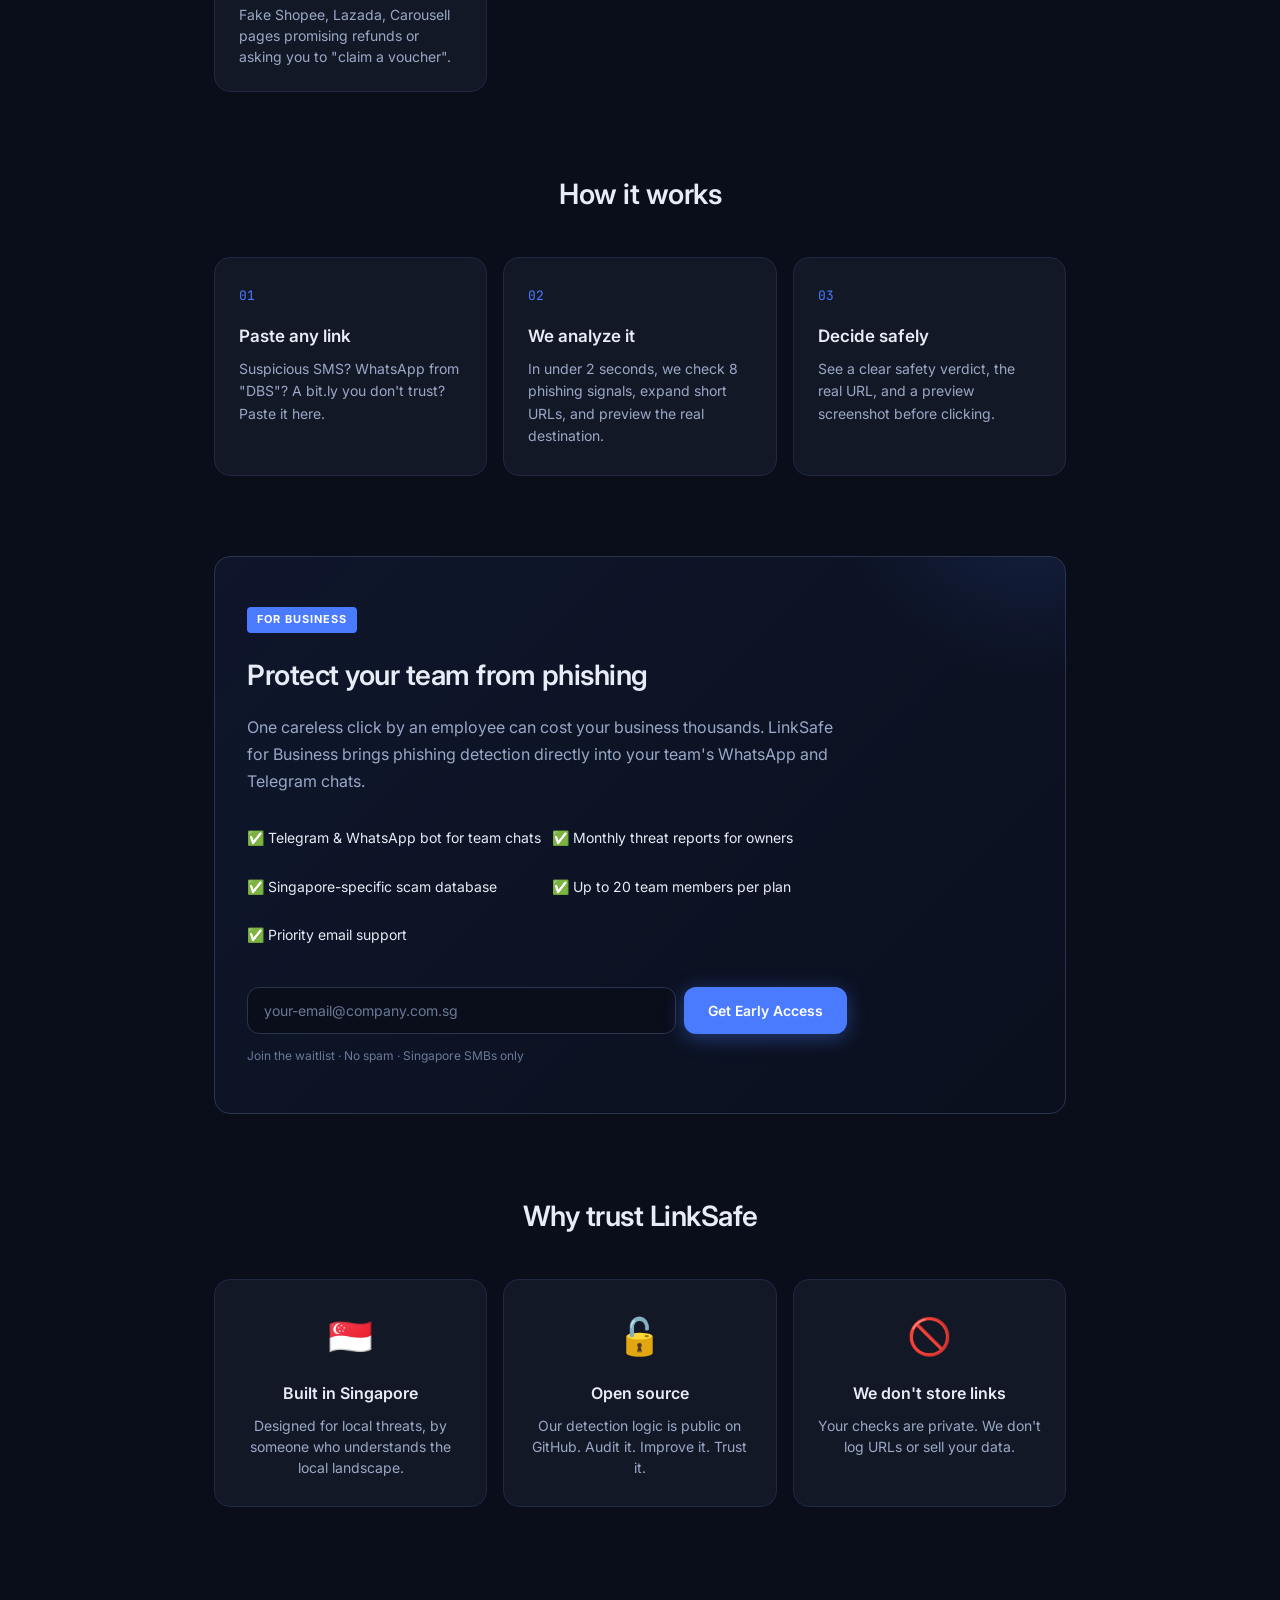
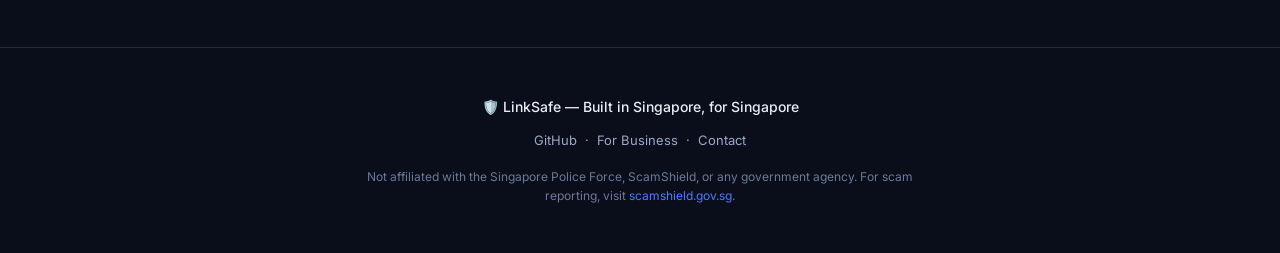
==== commit ec981647: "Add name attribute to email input" ====
--- a/index.html
+++ b/index.html
@@ -193,9 +193,9 @@
           <input
             type="email"
             id="business-email"
-            placeholder="your-email@company.com.sg"
-            required
-            aria-label="Business email"
+        name="email"
+        placeholder="your-email@company.com.sg"
+        required
           >
           <button type="submit" class="cta-btn">Get Early Access</button>
         </form>
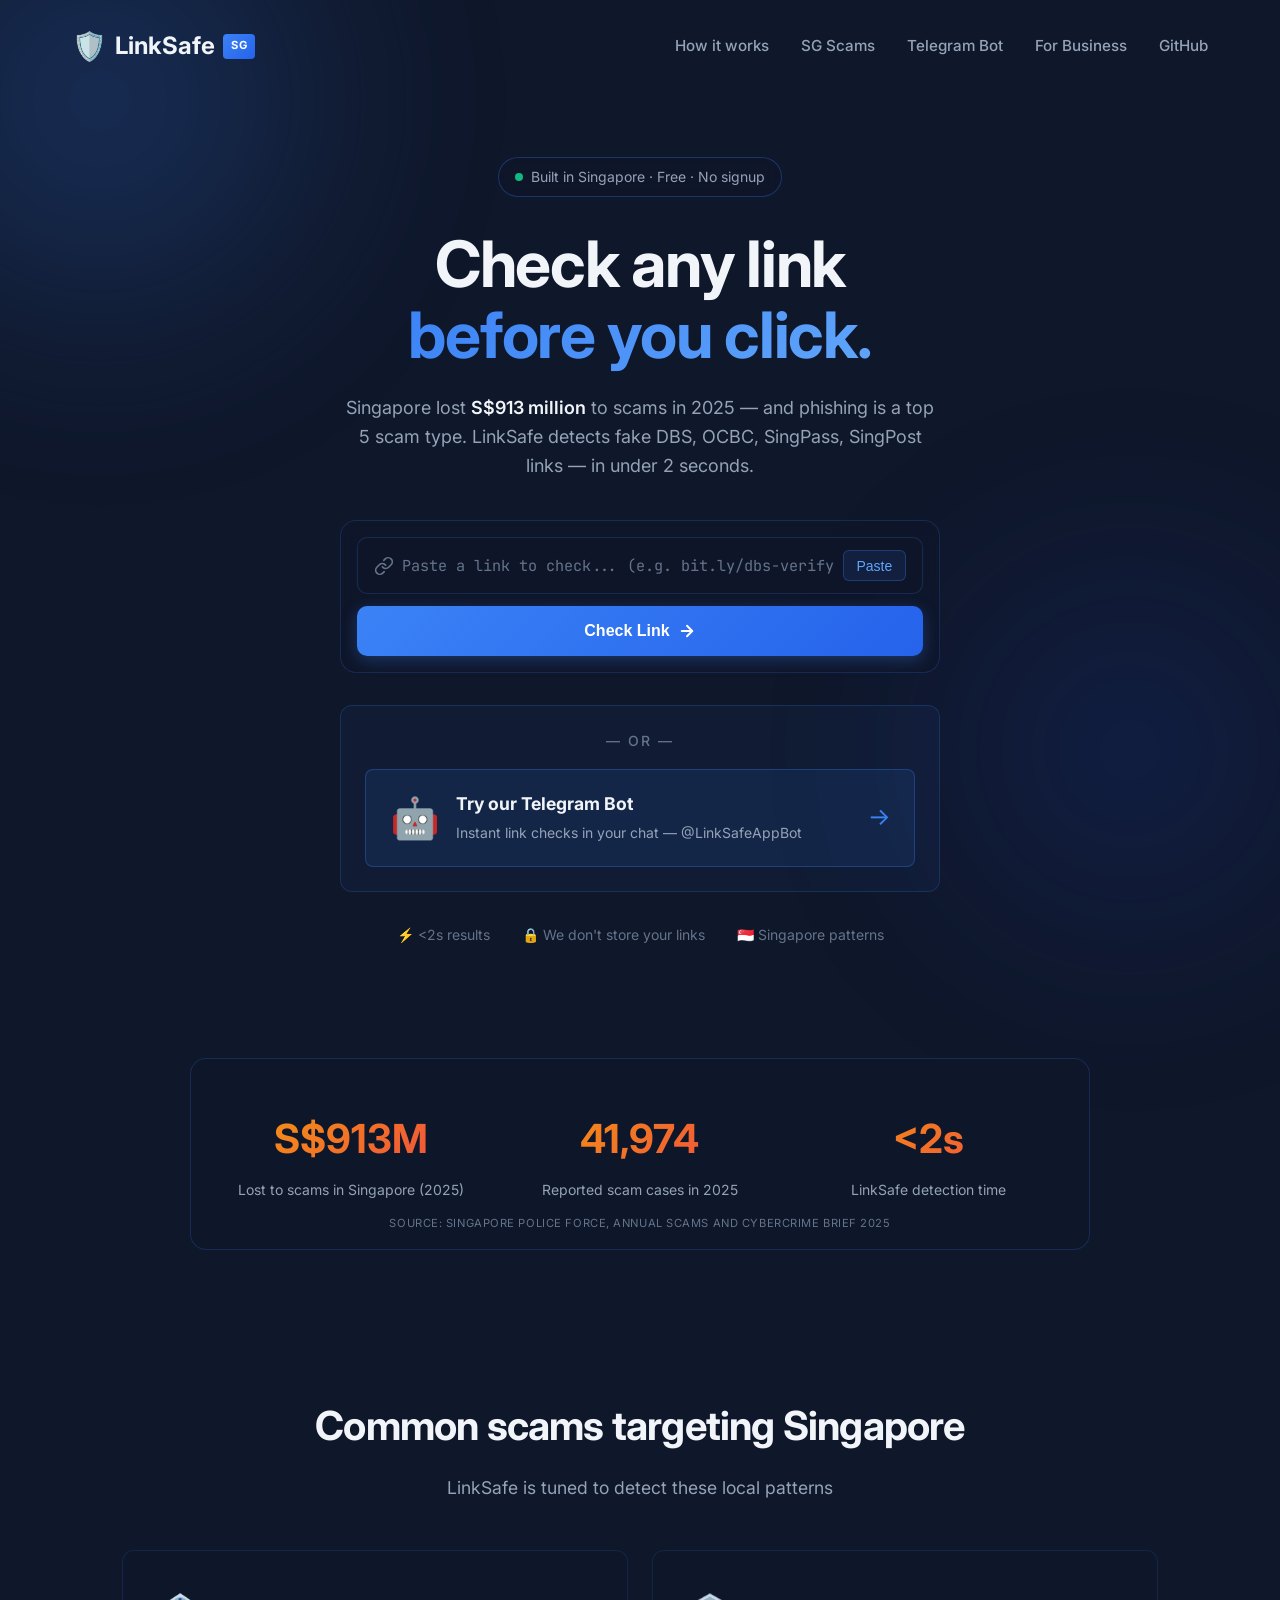
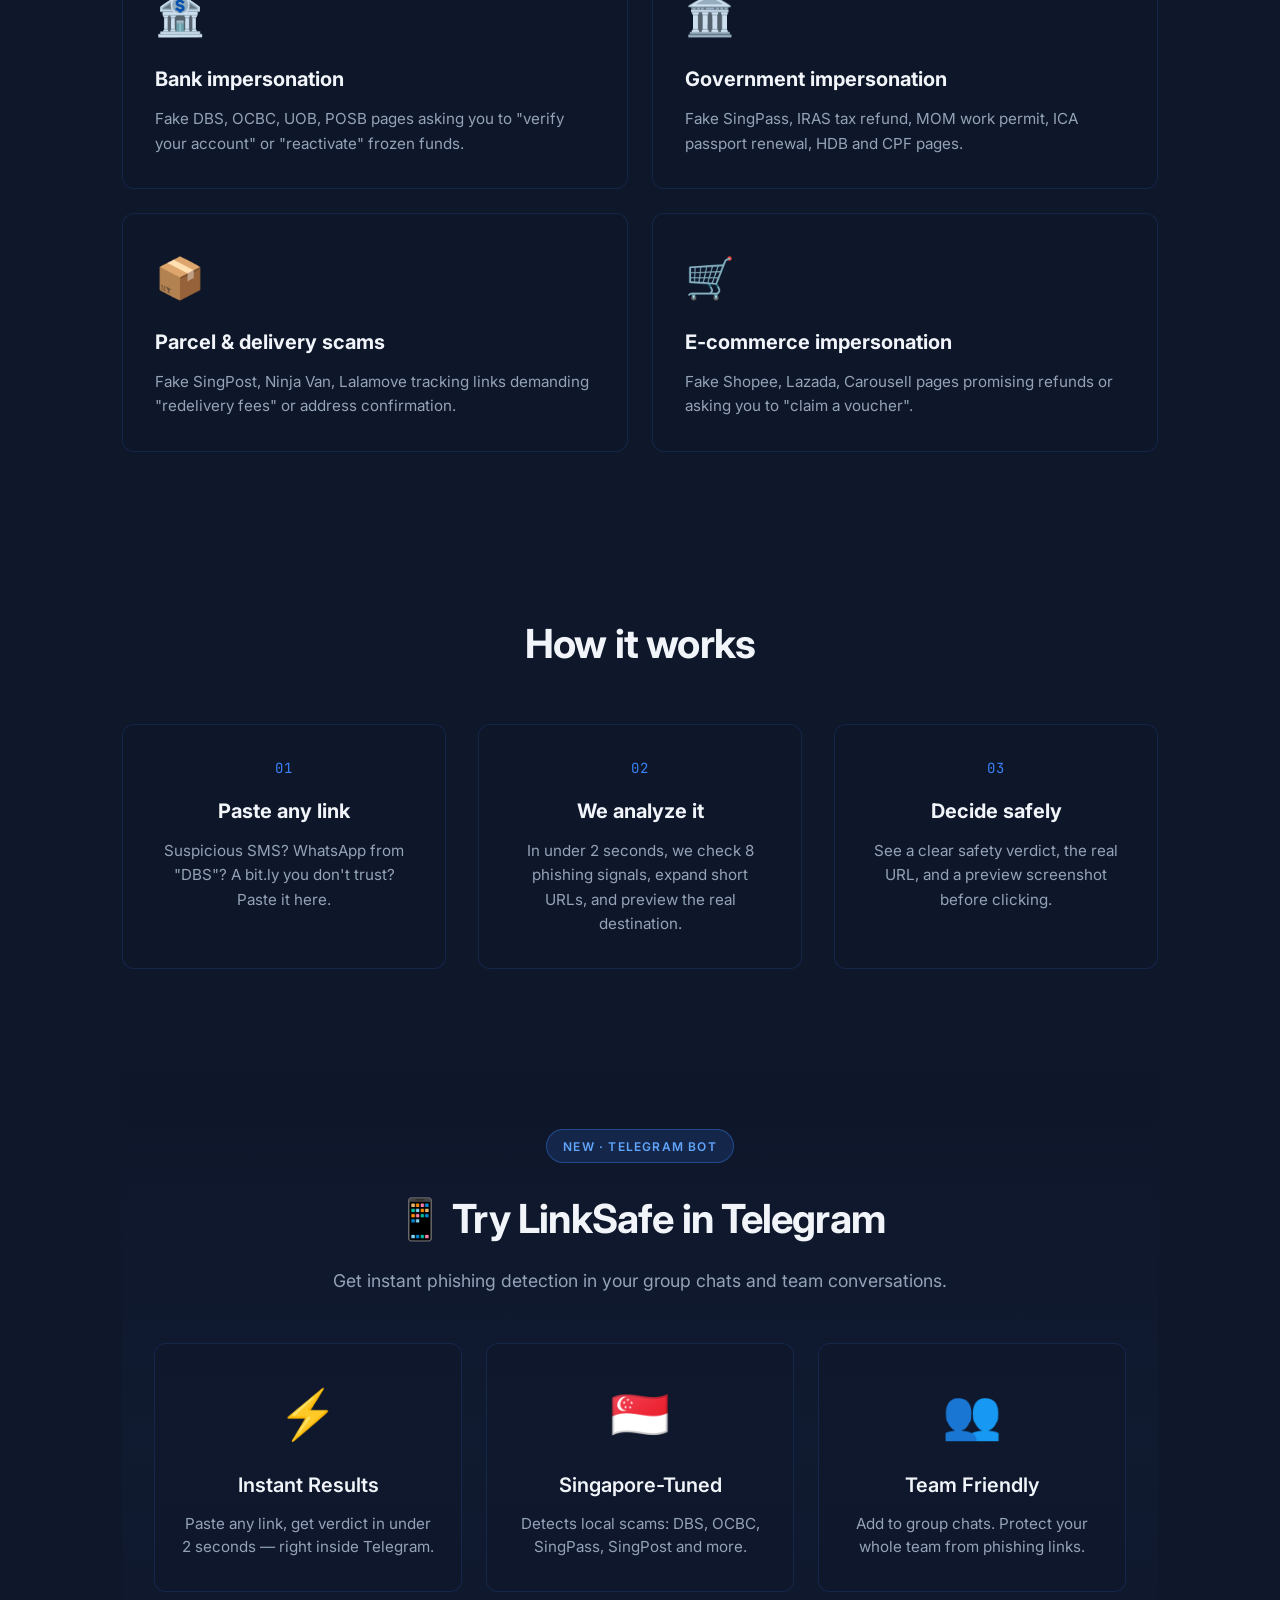
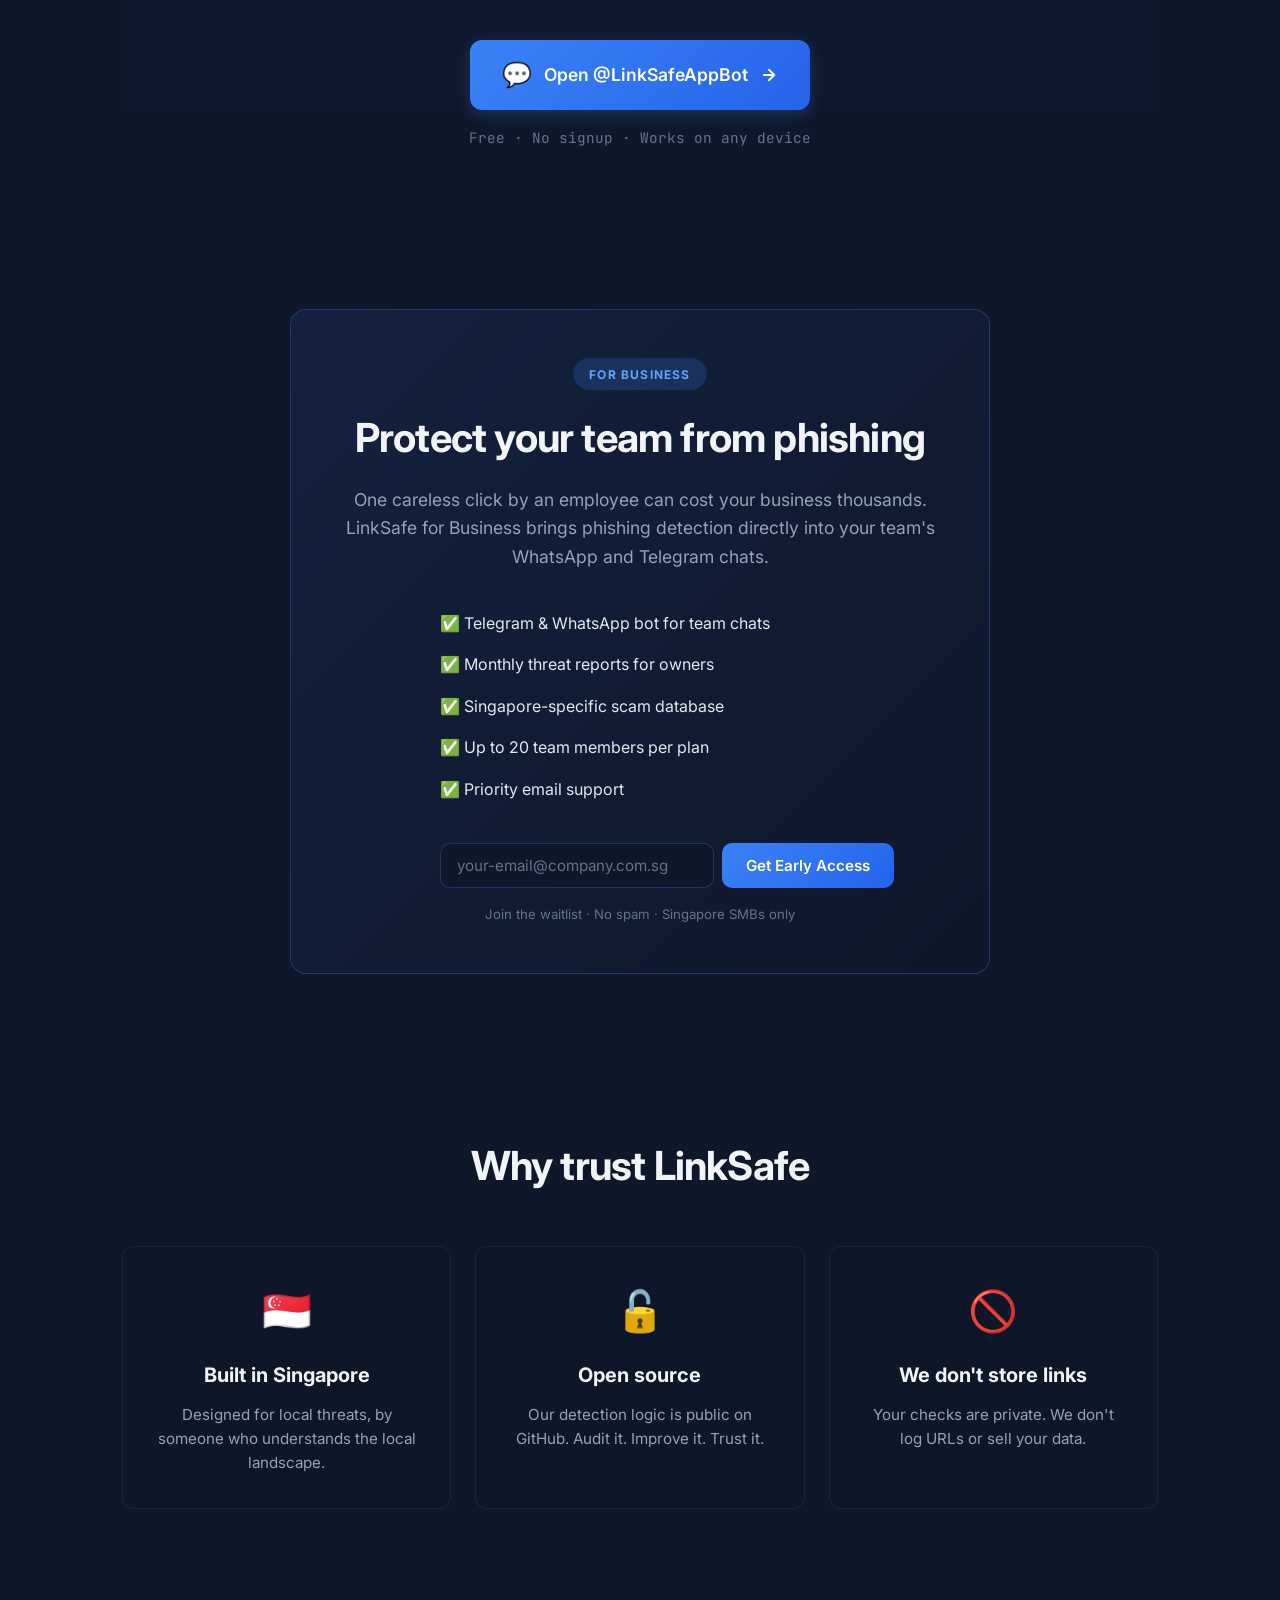
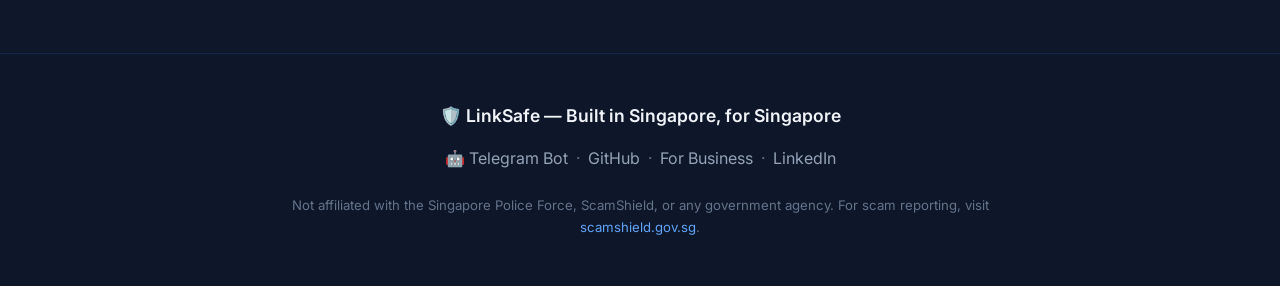
==== commit f05189aa: "Add Telegram bot promotion to website" ====
--- a/index.html
+++ b/index.html
@@ -8,7 +8,7 @@
 
   <!-- Open Graph / Social sharing -->
   <meta property="og:title" content="LinkSafe — Stop Phishing in 2 Seconds">
-  <meta property="og:description" content="Singapore lost S$1.1B to scams in 2024. LinkSafe checks any link before you click. Free for everyone, built for SMBs.">
+  <meta property="og:description" content="Singapore lost S$913M to scams in 2025. LinkSafe checks any link before you click. Free for everyone, built for SMBs.">
   <meta property="og:type" content="website">
   <meta property="og:url" content="https://shakhsg.github.io/linksafe">
   <meta property="og:image" content="https://shakhsg.github.io/linksafe/og-image.png">
@@ -46,6 +46,7 @@
     <nav class="nav">
       <a href="#how" class="nav-link">How it works</a>
       <a href="#scams" class="nav-link">SG Scams</a>
+      <a href="#bot" class="nav-link">Telegram Bot</a>
       <a href="#business" class="nav-link">For Business</a>
       <a href="https://github.com/shakhsg/linksafe" class="nav-link" target="_blank">GitHub</a>
     </nav>
@@ -74,14 +75,7 @@
             <path d="M10 13a5 5 0 0 0 7.54.54l3-3a5 5 0 0 0-7.07-7.07l-1.72 1.71"/>
             <path d="M14 11a5 5 0 0 0-7.54-.54l-3 3a5 5 0 0 0 7.07 7.07l1.71-1.71"/>
           </svg>
-          <input
-            type="text"
-            id="url-input"
-            placeholder="Paste a link to check... (e.g. bit.ly/dbs-verify)"
-            autocomplete="off"
-            spellcheck="false"
-            aria-label="URL to check"
-          >
+          <input type="text" id="url-input" placeholder="Paste a link to check... (e.g. bit.ly/dbs-verify)" autocomplete="off" spellcheck="false" aria-label="URL to check">
           <button id="paste-btn" class="paste-btn" title="Paste from clipboard">Paste</button>
         </div>
         <button id="check-btn" class="check-btn">
@@ -91,6 +85,19 @@
             <polyline points="12 5 19 12 12 19"/>
           </svg>
         </button>
+      </div>
+
+      <!-- Bot CTA after checker -->
+      <div class="bot-cta">
+        <div class="bot-cta-divider">— OR —</div>
+        <a href="https://t.me/LinkSafeAppBot" target="_blank" class="bot-cta-link">
+          <span class="bot-cta-icon">🤖</span>
+          <div class="bot-cta-text">
+            <strong>Try our Telegram Bot</strong>
+            <span>Instant link checks in your chat — @LinkSafeAppBot</span>
+          </div>
+          <span class="bot-cta-arrow">→</span>
+        </a>
       </div>
 
       <div class="trust-row">
@@ -167,6 +174,45 @@
           <div class="how-num">03</div>
           <h3 class="how-title">Decide safely</h3>
           <p class="how-desc">See a clear safety verdict, the real URL, and a preview screenshot before clicking.</p>
+        </div>
+      </div>
+    </section>
+
+    <!-- Telegram Bot Section -->
+    <section id="bot" class="bot-section">
+      <div class="bot-section-content">
+        <div class="bot-badge">NEW · TELEGRAM BOT</div>
+        <h2 class="section-title">📱 Try LinkSafe in Telegram</h2>
+        <p class="section-sub">Get instant phishing detection in your group chats and team conversations.</p>
+
+        <div class="bot-features">
+          <div class="bot-feature">
+            <div class="bot-feature-icon">⚡</div>
+            <h3>Instant Results</h3>
+            <p>Paste any link, get verdict in under 2 seconds — right inside Telegram.</p>
+          </div>
+          <div class="bot-feature">
+            <div class="bot-feature-icon">🇸🇬</div>
+            <h3>Singapore-Tuned</h3>
+            <p>Detects local scams: DBS, OCBC, SingPass, SingPost and more.</p>
+          </div>
+          <div class="bot-feature">
+            <div class="bot-feature-icon">👥</div>
+            <h3>Team Friendly</h3>
+            <p>Add to group chats. Protect your whole team from phishing links.</p>
+          </div>
+        </div>
+
+        <div class="bot-cta-center">
+          <a href="https://t.me/LinkSafeAppBot" target="_blank" class="bot-open-btn">
+            <span>💬</span>
+            Open @LinkSafeAppBot
+            <svg width="18" height="18" viewBox="0 0 24 24" fill="none" stroke="currentColor" stroke-width="2.5" stroke-linecap="round" stroke-linejoin="round">
+              <line x1="5" y1="12" x2="19" y2="12"/>
+              <polyline points="12 5 19 12 12 19"/>
+            </svg>
+          </a>
+          <p class="bot-username">Free · No signup · Works on any device</p>
         </div>
       </div>
     </section>
@@ -189,14 +235,8 @@
           <li>✅ Priority email support</li>
         </ul>
 
-        <form class="lead-form" id="lead-form" action="https://formspree.io/f/mpqnpljk" method="POST">
-          <input
-            type="email"
-            id="business-email"
-        name="email"
-        placeholder="your-email@company.com.sg"
-        required
-          >
+        <form class="lead-form" action="https://formspree.io/f/mpqnpljk" method="POST">
+          <input type="email" name="email" placeholder="your-email@company.com.sg" required aria-label="Business email">
           <button type="submit" class="cta-btn">Get Early Access</button>
         </form>
         <p class="form-note">Join the waitlist · No spam · Singapore SMBs only</p>
@@ -230,9 +270,10 @@
     <div class="footer-content">
       <p class="footer-brand">🛡️ LinkSafe — Built in Singapore, for Singapore</p>
       <p class="footer-links">
+        <a href="https://t.me/LinkSafeAppBot" target="_blank">🤖 Telegram Bot</a> ·
         <a href="https://github.com/shakhsg/linksafe" target="_blank">GitHub</a> ·
         <a href="#business">For Business</a> ·
-        <a href="mailto:hello@linksafe.sg">Contact</a>
+        <a href="https://www.linkedin.com/in/shukhratmirzaev-cs" target="_blank">LinkedIn</a>
       </p>
       <p class="footer-note">
         Not affiliated with the Singapore Police Force, ScamShield, or any government agency.
--- a/styles.css
+++ b/styles.css
@@ -1,721 +1,937 @@
-/* ── Reset & Base ──────────────────────────────────────── */
-*, *::before, *::after { box-sizing: border-box; margin: 0; padding: 0; }
-
-:root {
-  /* Midnight Trust palette */
-  --bg: #0A0E1A;
-  --bg-2: #131826;
-  --bg-3: #1a2236;
-  --border: #1f2942;
-  --border-strong: #2a3550;
-
-  --text: #E8ECF7;
-  --text-2: #9AA8C7;
-  --text-3: #6B7A99;
-
-  --primary: #4A7BFF;
-  --primary-hover: #6190FF;
-  --primary-glow: rgba(74, 123, 255, 0.4);
-
-  --safe: #4ADE80;
-  --safe-bg: rgba(74, 222, 128, 0.1);
-  --safe-border: rgba(74, 222, 128, 0.3);
-
-  --danger: #F87171;
-  --danger-bg: rgba(248, 113, 113, 0.1);
-  --danger-border: rgba(248, 113, 113, 0.3);
-
-  --warn: #FBBF24;
-  --warn-bg: rgba(251, 191, 36, 0.1);
-  --warn-border: rgba(251, 191, 36, 0.3);
-
-  --radius: 12px;
-  --radius-sm: 8px;
-  --radius-lg: 16px;
-
-  --font: 'Inter', -apple-system, BlinkMacSystemFont, 'Segoe UI', sans-serif;
-  --font-mono: 'JetBrains Mono', ui-monospace, monospace;
-}
-
-html, body { height: 100%; }
+/* ============================================
+   LINKSAFE — Midnight Trust Theme
+   Complete styles.css
+   ============================================ */
+
+/* Reset and base styles */
+* {
+  margin: 0;
+  padding: 0;
+  box-sizing: border-box;
+}
+
+html {
+  scroll-behavior: smooth;
+}
+
 body {
-  font-family: var(--font);
-  background: var(--bg);
-  color: var(--text);
+  font-family: 'Inter', -apple-system, BlinkMacSystemFont, sans-serif;
+  background: #0F172A;
+  color: #F1F5F9;
   line-height: 1.6;
+  overflow-x: hidden;
   min-height: 100vh;
-  position: relative;
-  overflow-x: hidden;
-}
-
-/* ── Background orbs ───────────────────────────────────── */
+}
+
+/* Background gradient orbs */
 .bg-orb {
   position: fixed;
   border-radius: 50%;
-  filter: blur(120px);
-  opacity: 0.4;
+  filter: blur(100px);
+  opacity: 0.3;
+  z-index: -1;
   pointer-events: none;
-  z-index: 0;
-}
+}
+
 .bg-orb-1 {
-  width: 500px; height: 500px;
-  background: #4A7BFF;
-  top: -200px; left: -200px;
-}
+  width: 600px;
+  height: 600px;
+  background: radial-gradient(circle, #3B82F6 0%, transparent 70%);
+  top: -200px;
+  left: -200px;
+}
+
 .bg-orb-2 {
-  width: 600px; height: 600px;
-  background: #1a4cdb;
-  bottom: -300px; right: -300px;
-  opacity: 0.25;
-}
-
-/* ── Header ────────────────────────────────────────────── */
+  width: 500px;
+  height: 500px;
+  background: radial-gradient(circle, #1E40AF 0%, transparent 70%);
+  bottom: -100px;
+  right: -100px;
+}
+
+/* Header */
 .header {
-  position: relative;
-  z-index: 10;
   display: flex;
   justify-content: space-between;
   align-items: center;
-  padding: 24px 48px;
+  padding: 1.5rem 2rem;
   max-width: 1200px;
   margin: 0 auto;
 }
-.brand { display: flex; align-items: center; gap: 10px; }
-.brand-icon { font-size: 24px; }
+
+.brand {
+  display: flex;
+  align-items: center;
+  gap: 0.5rem;
+}
+
+.brand-icon {
+  font-size: 1.75rem;
+}
+
 .brand-name {
-  font-size: 20px;
-  font-weight: 600;
-  letter-spacing: -0.5px;
-}
+  font-size: 1.5rem;
+  font-weight: 700;
+  color: #F1F5F9;
+}
+
 .brand-tag {
-  font-size: 10px;
+  background: linear-gradient(135deg, #3B82F6 0%, #2563EB 100%);
+  color: white;
+  font-size: 0.7rem;
   font-weight: 700;
-  background: var(--primary);
-  color: white;
-  padding: 2px 6px;
+  padding: 0.2rem 0.5rem;
   border-radius: 4px;
-  letter-spacing: 0.5px;
-}
-.nav { display: flex; gap: 32px; }
+  letter-spacing: 0.05em;
+}
+
+.nav {
+  display: flex;
+  gap: 2rem;
+  align-items: center;
+}
+
 .nav-link {
-  color: var(--text-2);
+  color: #94A3B8;
   text-decoration: none;
-  font-size: 14px;
+  font-size: 0.95rem;
   font-weight: 500;
   transition: color 0.2s;
 }
-.nav-link:hover { color: var(--text); }
-
-/* ── Main ──────────────────────────────────────────────── */
+
+.nav-link:hover {
+  color: #F1F5F9;
+}
+
+/* Main */
 .main {
-  position: relative;
-  z-index: 1;
-  max-width: 900px;
+  max-width: 1100px;
   margin: 0 auto;
-  padding: 40px 24px 80px;
-}
-
-/* ── Hero ──────────────────────────────────────────────── */
-.hero { text-align: center; padding-top: 60px; max-width: 800px; margin: 0 auto; }
+  padding: 0 2rem;
+}
+
+/* Hero */
+.hero {
+  text-align: center;
+  padding: 4rem 0 3rem;
+}
+
 .hero-badge {
   display: inline-flex;
   align-items: center;
-  gap: 8px;
-  background: var(--bg-2);
-  border: 1px solid var(--border);
-  padding: 6px 16px;
-  border-radius: 999px;
-  font-size: 13px;
-  color: var(--text-2);
-  margin-bottom: 32px;
-}
+  gap: 0.5rem;
+  background: rgba(15, 23, 42, 0.6);
+  border: 1px solid rgba(59, 130, 246, 0.3);
+  color: #94A3B8;
+  padding: 0.5rem 1rem;
+  border-radius: 100px;
+  font-size: 0.875rem;
+  margin-bottom: 2rem;
+  backdrop-filter: blur(8px);
+}
+
 .pulse-dot {
-  width: 6px; height: 6px;
-  background: var(--safe);
+  width: 8px;
+  height: 8px;
+  background: #10B981;
   border-radius: 50%;
+  display: inline-block;
   animation: pulse 2s infinite;
 }
+
 @keyframes pulse {
-  0%, 100% { box-shadow: 0 0 0 0 rgba(74, 222, 128, 0.5); }
-  50% { box-shadow: 0 0 0 6px rgba(74, 222, 128, 0); }
+  0%, 100% { opacity: 1; transform: scale(1); }
+  50% { opacity: 0.5; transform: scale(1.2); }
 }
 
 .hero-title {
-  font-size: clamp(36px, 6vw, 64px);
+  font-size: clamp(2.5rem, 5vw, 4rem);
   font-weight: 700;
-  letter-spacing: -1.5px;
   line-height: 1.1;
-  margin-bottom: 20px;
-}
+  margin-bottom: 1.5rem;
+  letter-spacing: -0.02em;
+}
+
 .accent {
-  background: linear-gradient(135deg, #4A7BFF, #8FB0FF);
+  background: linear-gradient(135deg, #3B82F6 0%, #60A5FA 100%);
   -webkit-background-clip: text;
+  background-clip: text;
   -webkit-text-fill-color: transparent;
-  background-clip: text;
-}
+}
+
 .hero-sub {
-  font-size: 18px;
-  color: var(--text-2);
-  max-width: 620px;
-  margin: 0 auto 48px;
-}
-.hero-sub strong { color: var(--text); font-weight: 600; }
-
-/* ── Check box ─────────────────────────────────────────── */
+  font-size: 1.125rem;
+  color: #94A3B8;
+  max-width: 600px;
+  margin: 0 auto 2.5rem;
+  line-height: 1.6;
+}
+
+.hero-sub strong {
+  color: #F1F5F9;
+  font-weight: 600;
+}
+
+/* Check Box */
 .check-box {
-  background: var(--bg-2);
-  border: 1px solid var(--border);
-  border-radius: var(--radius-lg);
-  padding: 16px;
-  box-shadow: 0 20px 60px rgba(0, 0, 0, 0.3), 0 0 60px rgba(74, 123, 255, 0.05);
-  margin-bottom: 24px;
-  display: flex;
-  flex-direction: column;
-  gap: 12px;
-}
+  max-width: 600px;
+  margin: 0 auto;
+  background: rgba(15, 23, 42, 0.6);
+  border: 1px solid rgba(59, 130, 246, 0.2);
+  border-radius: 16px;
+  padding: 1rem;
+  backdrop-filter: blur(10px);
+}
+
 .input-wrap {
   display: flex;
   align-items: center;
-  gap: 8px;
-  background: var(--bg);
-  border: 1px solid var(--border-strong);
-  border-radius: var(--radius);
-  padding: 4px 8px 4px 16px;
-  transition: border-color 0.2s, box-shadow 0.2s;
-}
-.input-wrap:focus-within {
-  border-color: var(--primary);
-  box-shadow: 0 0 0 3px var(--primary-glow);
-}
-.input-icon { color: var(--text-3); flex-shrink: 0; }
+  gap: 0.5rem;
+  background: rgba(15, 23, 42, 0.8);
+  border: 1px solid rgba(59, 130, 246, 0.2);
+  border-radius: 10px;
+  padding: 0.75rem 1rem;
+  margin-bottom: 0.75rem;
+}
+
+.input-icon {
+  color: #64748B;
+  flex-shrink: 0;
+}
+
 #url-input {
   flex: 1;
   background: transparent;
   border: none;
   outline: none;
-  color: var(--text);
-  font-family: var(--font);
-  font-size: 15px;
-  padding: 14px 8px;
-  min-width: 0;
-}
-#url-input::placeholder { color: var(--text-3); }
+  color: #F1F5F9;
+  font-size: 0.95rem;
+  font-family: 'JetBrains Mono', monospace;
+}
+
+#url-input::placeholder {
+  color: #64748B;
+}
+
 .paste-btn {
-  background: var(--bg-3);
-  border: 1px solid var(--border-strong);
-  color: var(--text-2);
-  padding: 8px 14px;
-  border-radius: var(--radius-sm);
-  font-family: var(--font);
-  font-size: 13px;
-  font-weight: 500;
+  background: rgba(59, 130, 246, 0.1);
+  border: 1px solid rgba(59, 130, 246, 0.3);
+  color: #60A5FA;
+  padding: 0.4rem 0.8rem;
+  border-radius: 6px;
+  font-size: 0.875rem;
   cursor: pointer;
   transition: all 0.2s;
-  flex-shrink: 0;
-}
-.paste-btn:hover { color: var(--text); background: var(--border); }
+  font-weight: 500;
+}
+
+.paste-btn:hover {
+  background: rgba(59, 130, 246, 0.2);
+}
 
 .check-btn {
-  background: var(--primary);
+  width: 100%;
+  background: linear-gradient(135deg, #3B82F6 0%, #2563EB 100%);
   color: white;
   border: none;
-  padding: 14px 24px;
-  border-radius: var(--radius);
-  font-family: var(--font);
-  font-size: 15px;
+  padding: 1rem 1.5rem;
+  border-radius: 10px;
+  font-size: 1rem;
   font-weight: 600;
   cursor: pointer;
   display: flex;
   align-items: center;
   justify-content: center;
-  gap: 8px;
+  gap: 0.5rem;
   transition: all 0.2s;
-  box-shadow: 0 4px 20px var(--primary-glow);
-}
-.check-btn:hover { background: var(--primary-hover); transform: translateY(-1px); box-shadow: 0 6px 24px var(--primary-glow); }
-.check-btn:active { transform: translateY(0); }
-.check-btn:disabled { opacity: 0.6; cursor: not-allowed; transform: none; }
-.btn-arrow { transition: transform 0.2s; }
-.check-btn:hover .btn-arrow { transform: translateX(3px); }
-
+  box-shadow: 0 4px 16px rgba(59, 130, 246, 0.3);
+}
+
+.check-btn:hover {
+  transform: translateY(-2px);
+  box-shadow: 0 8px 24px rgba(59, 130, 246, 0.4);
+}
+
+.btn-arrow {
+  transition: transform 0.2s;
+}
+
+.check-btn:hover .btn-arrow {
+  transform: translateX(4px);
+}
+
+/* Bot CTA after hero */
+.bot-cta {
+  max-width: 600px;
+  margin: 2rem auto 0;
+  padding: 1.5rem;
+  background: rgba(59, 130, 246, 0.05);
+  border: 1px solid rgba(59, 130, 246, 0.2);
+  border-radius: 12px;
+  text-align: center;
+}
+
+.bot-cta-divider {
+  color: #64748B;
+  font-size: 0.875rem;
+  margin-bottom: 1rem;
+  letter-spacing: 0.15em;
+  font-weight: 500;
+}
+
+.bot-cta-link {
+  display: flex;
+  align-items: center;
+  justify-content: space-between;
+  gap: 1rem;
+  padding: 1rem 1.5rem;
+  background: rgba(59, 130, 246, 0.1);
+  border: 1px solid rgba(59, 130, 246, 0.3);
+  border-radius: 8px;
+  text-decoration: none;
+  color: #E2E8F0;
+  transition: all 0.2s ease;
+}
+
+.bot-cta-link:hover {
+  background: rgba(59, 130, 246, 0.2);
+  border-color: #3B82F6;
+  transform: translateY(-2px);
+  box-shadow: 0 8px 24px rgba(59, 130, 246, 0.15);
+}
+
+.bot-cta-icon {
+  font-size: 2.5rem;
+  flex-shrink: 0;
+}
+
+.bot-cta-text {
+  display: flex;
+  flex-direction: column;
+  text-align: left;
+  flex: 1;
+}
+
+.bot-cta-text strong {
+  font-size: 1.1rem;
+  color: #F1F5F9;
+  margin-bottom: 0.25rem;
+}
+
+.bot-cta-text span {
+  font-size: 0.875rem;
+  color: #94A3B8;
+}
+
+.bot-cta-arrow {
+  font-size: 1.5rem;
+  color: #3B82F6;
+  flex-shrink: 0;
+}
+
+/* Trust Row */
 .trust-row {
   display: flex;
   justify-content: center;
-  gap: 24px;
+  gap: 2rem;
+  margin-top: 2rem;
   flex-wrap: wrap;
-  font-size: 13px;
-  color: var(--text-3);
-}
-
-/* ── Results ───────────────────────────────────────────── */
-.results { margin-top: 32px; max-width: 800px; margin-left: auto; margin-right: auto; }
+}
+
+.trust-item {
+  color: #64748B;
+  font-size: 0.875rem;
+}
+
+/* Results */
+.results {
+  max-width: 600px;
+  margin: 2rem auto 0;
+}
+
 .result-card {
-  background: var(--bg-2);
-  border: 1px solid var(--border);
-  border-radius: var(--radius-lg);
-  padding: 28px;
-  margin-bottom: 16px;
-  animation: slideUp 0.5s ease-out;
-}
-@keyframes slideUp {
-  from { opacity: 0; transform: translateY(20px); }
-  to { opacity: 1; transform: translateY(0); }
+  background: rgba(15, 23, 42, 0.8);
+  border-radius: 16px;
+  padding: 2rem;
+  border: 1px solid rgba(59, 130, 246, 0.2);
+  backdrop-filter: blur(10px);
+  margin-top: 1rem;
+}
+
+.result-safe {
+  border-color: rgba(16, 185, 129, 0.4);
+}
+
+.result-warning {
+  border-color: rgba(245, 158, 11, 0.4);
+}
+
+.result-danger {
+  border-color: rgba(239, 68, 68, 0.4);
 }
 
 .verdict {
+  font-size: 1.5rem;
+  font-weight: 700;
+  margin-bottom: 1rem;
   display: flex;
   align-items: center;
-  gap: 16px;
-  padding: 20px;
-  border-radius: var(--radius);
-  margin-bottom: 24px;
-}
-.verdict-safe { background: var(--safe-bg); border: 1px solid var(--safe-border); }
-.verdict-danger { background: var(--danger-bg); border: 1px solid var(--danger-border); }
-.verdict-warn { background: var(--warn-bg); border: 1px solid var(--warn-border); }
-.verdict-icon { font-size: 36px; flex-shrink: 0; }
-.verdict-text { flex: 1; }
-.verdict-title { font-size: 20px; font-weight: 600; margin-bottom: 4px; }
-.verdict-safe .verdict-title { color: var(--safe); }
-.verdict-danger .verdict-title { color: var(--danger); }
-.verdict-warn .verdict-title { color: var(--warn); }
-.verdict-sub { color: var(--text-2); font-size: 14px; }
-
-.score-bar {
-  height: 6px;
-  background: var(--bg);
-  border-radius: 999px;
-  overflow: hidden;
-  margin-top: 12px;
-}
-.score-fill {
-  height: 100%;
-  border-radius: 999px;
-  transition: width 0.8s ease-out;
-}
-
-.detail-grid {
-  display: grid;
-  grid-template-columns: repeat(auto-fit, minmax(220px, 1fr));
-  gap: 12px;
-  margin-bottom: 20px;
-}
-.detail-item {
-  background: var(--bg);
-  border: 1px solid var(--border);
-  border-radius: var(--radius);
-  padding: 14px 16px;
-}
-.detail-label {
-  font-size: 12px;
-  color: var(--text-3);
-  text-transform: uppercase;
-  letter-spacing: 0.5px;
-  margin-bottom: 6px;
-  display: flex;
-  align-items: center;
-  gap: 6px;
-}
-.detail-value {
-  font-size: 15px;
-  font-weight: 500;
-  color: var(--text);
-  word-break: break-word;
-}
-.detail-value.is-mono { font-family: var(--font-mono); font-size: 13px; }
-.detail-value.ok { color: var(--safe); }
-.detail-value.bad { color: var(--danger); }
-.detail-value.warn { color: var(--warn); }
-
-.final-url {
-  background: var(--bg);
-  border: 1px solid var(--border);
-  border-radius: var(--radius);
-  padding: 14px 16px;
-  font-family: var(--font-mono);
-  font-size: 13px;
-  word-break: break-all;
-  color: var(--text);
-  margin-bottom: 16px;
-}
-
-.screenshot-wrap {
-  margin-top: 16px;
-  border-radius: var(--radius);
-  overflow: hidden;
-  border: 1px solid var(--border);
-  background: var(--bg);
-}
-.screenshot-wrap img { display: block; width: 100%; height: auto; }
-.screenshot-label {
-  font-size: 12px;
-  color: var(--text-3);
-  text-transform: uppercase;
-  letter-spacing: 0.5px;
-  margin: 0 0 8px;
-  display: flex;
-  align-items: center;
-  gap: 6px;
-}
-
-.signal-list { display: flex; flex-direction: column; gap: 8px; margin-top: 12px; }
-.signal {
-  display: flex;
-  align-items: flex-start;
-  gap: 10px;
-  padding: 10px 14px;
-  background: var(--bg);
-  border-radius: var(--radius-sm);
-  font-size: 14px;
-  border-left: 3px solid var(--text-3);
-}
-.signal.ok { border-left-color: var(--safe); }
-.signal.bad { border-left-color: var(--danger); }
-.signal.warn { border-left-color: var(--warn); }
-.signal-icon { font-size: 16px; flex-shrink: 0; }
-
-/* ── Loading ───────────────────────────────────────────── */
-.loading-card {
-  background: var(--bg-2);
-  border: 1px solid var(--border);
-  border-radius: var(--radius-lg);
-  padding: 40px;
-  text-align: center;
-  animation: slideUp 0.3s ease-out;
-}
-.loading-spinner {
-  width: 40px; height: 40px;
-  border: 3px solid var(--border);
-  border-top-color: var(--primary);
-  border-radius: 50%;
-  margin: 0 auto 16px;
-  animation: spin 0.8s linear infinite;
-}
-@keyframes spin { to { transform: rotate(360deg); } }
-.loading-text { color: var(--text-2); font-size: 14px; }
-
-/* ── Stats Banner ──────────────────────────────────────── */
+  gap: 0.5rem;
+}
+
+.verdict-safe { color: #10B981; }
+.verdict-warning { color: #F59E0B; }
+.verdict-danger { color: #EF4444; }
+
+.signals-list {
+  list-style: none;
+  margin: 1rem 0;
+}
+
+.signals-list li {
+  padding: 0.5rem 0;
+  color: #94A3B8;
+  font-size: 0.95rem;
+}
+
+/* Stats Banner */
 .stats-banner {
-  margin-top: 80px;
-  background: var(--bg-2);
-  border: 1px solid var(--border);
-  border-radius: var(--radius-lg);
-  padding: 40px 32px 24px;
   display: grid;
   grid-template-columns: repeat(3, 1fr);
-  gap: 24px;
+  gap: 2rem;
+  max-width: 900px;
+  margin: 4rem auto;
+  padding: 3rem 2rem;
+  background: rgba(15, 23, 42, 0.5);
+  border: 1px solid rgba(59, 130, 246, 0.2);
+  border-radius: 16px;
+  text-align: center;
   position: relative;
 }
-.stat { text-align: center; }
+
 .stat-num {
-  font-size: clamp(28px, 4vw, 42px);
+  font-size: 2.5rem;
   font-weight: 700;
-  background: linear-gradient(135deg, #F87171, #FBBF24);
+  background: linear-gradient(135deg, #F59E0B 0%, #EF4444 100%);
   -webkit-background-clip: text;
+  background-clip: text;
   -webkit-text-fill-color: transparent;
-  background-clip: text;
-  letter-spacing: -1px;
-  margin-bottom: 8px;
-}
+  margin-bottom: 0.5rem;
+}
+
 .stat-label {
-  font-size: 13px;
-  color: var(--text-2);
-}
+  color: #94A3B8;
+  font-size: 0.875rem;
+}
+
 .stat-source {
-  grid-column: 1 / -1;
-  text-align: center;
-  font-size: 11px;
-  color: var(--text-3);
-  margin-top: 8px;
+  position: absolute;
+  bottom: 1rem;
+  left: 50%;
+  transform: translateX(-50%);
+  font-size: 0.7rem;
+  color: #64748B;
+  letter-spacing: 0.05em;
   text-transform: uppercase;
-  letter-spacing: 0.5px;
-}
-
-/* ── Scams Section ─────────────────────────────────────── */
-.scams-section { margin-top: 80px; }
+  text-align: center;
+  width: 90%;
+}
+
+/* Section Title */
+.section-title {
+  font-size: 2.5rem;
+  font-weight: 700;
+  text-align: center;
+  margin-bottom: 1rem;
+  letter-spacing: -0.02em;
+}
+
 .section-sub {
-  text-align: center;
-  color: var(--text-2);
-  font-size: 15px;
-  margin-top: -28px;
-  margin-bottom: 40px;
-}
+  color: #94A3B8;
+  text-align: center;
+  font-size: 1.1rem;
+  margin-bottom: 3rem;
+}
+
+/* Scams Section */
+.scams-section {
+  padding: 5rem 0;
+}
+
 .scam-grid {
   display: grid;
-  grid-template-columns: repeat(auto-fit, minmax(240px, 1fr));
-  gap: 16px;
-}
+  grid-template-columns: repeat(2, 1fr);
+  gap: 1.5rem;
+  margin-top: 2rem;
+}
+
 .scam-card {
-  background: var(--bg-2);
-  border: 1px solid var(--border);
-  border-radius: var(--radius-lg);
-  padding: 24px;
-  transition: border-color 0.2s, transform 0.2s;
-}
+  background: rgba(15, 23, 42, 0.5);
+  border: 1px solid rgba(59, 130, 246, 0.15);
+  border-radius: 12px;
+  padding: 2rem;
+  transition: all 0.3s;
+}
+
 .scam-card:hover {
-  border-color: var(--danger-border);
-  transform: translateY(-2px);
-}
+  border-color: rgba(59, 130, 246, 0.4);
+  transform: translateY(-4px);
+  box-shadow: 0 12px 32px rgba(59, 130, 246, 0.1);
+}
+
 .scam-icon {
-  font-size: 32px;
-  margin-bottom: 12px;
-}
+  font-size: 2.5rem;
+  margin-bottom: 1rem;
+}
+
 .scam-card h3 {
-  font-size: 16px;
-  font-weight: 600;
-  margin-bottom: 8px;
-  color: var(--text);
-}
+  color: #F1F5F9;
+  margin-bottom: 0.75rem;
+  font-size: 1.25rem;
+}
+
 .scam-card p {
-  color: var(--text-2);
-  font-size: 14px;
-  line-height: 1.5;
-}
-
-/* ── How it works ──────────────────────────────────────── */
-.how-section { margin-top: 80px; }
-.section-title {
-  font-size: 28px;
-  font-weight: 600;
-  text-align: center;
-  margin-bottom: 40px;
-  letter-spacing: -0.5px;
-}
+  color: #94A3B8;
+  font-size: 0.95rem;
+  line-height: 1.6;
+}
+
+/* How it works */
+.how-section {
+  padding: 5rem 0;
+}
+
 .how-grid {
   display: grid;
-  grid-template-columns: repeat(auto-fit, minmax(220px, 1fr));
-  gap: 16px;
-}
+  grid-template-columns: repeat(3, 1fr);
+  gap: 2rem;
+  margin-top: 3rem;
+}
+
 .how-card {
-  background: var(--bg-2);
-  border: 1px solid var(--border);
-  border-radius: var(--radius-lg);
-  padding: 28px 24px;
-  transition: border-color 0.2s, transform 0.2s;
-}
-.how-card:hover { border-color: var(--border-strong); transform: translateY(-2px); }
+  background: rgba(15, 23, 42, 0.5);
+  border: 1px solid rgba(59, 130, 246, 0.15);
+  border-radius: 12px;
+  padding: 2rem;
+  text-align: center;
+  transition: all 0.3s;
+}
+
+.how-card:hover {
+  border-color: rgba(59, 130, 246, 0.4);
+  transform: translateY(-4px);
+}
+
 .how-num {
-  font-family: var(--font-mono);
-  font-size: 13px;
-  color: var(--primary);
-  margin-bottom: 16px;
-}
+  font-family: 'JetBrains Mono', monospace;
+  font-size: 0.875rem;
+  color: #3B82F6;
+  margin-bottom: 1rem;
+  letter-spacing: 0.1em;
+}
+
 .how-title {
-  font-size: 17px;
+  color: #F1F5F9;
+  margin-bottom: 0.75rem;
+  font-size: 1.25rem;
+}
+
+.how-desc {
+  color: #94A3B8;
+  font-size: 0.95rem;
+  line-height: 1.6;
+}
+
+/* Telegram Bot Section */
+.bot-section {
+  padding: 5rem 2rem;
+  background: linear-gradient(180deg, transparent 0%, rgba(59, 130, 246, 0.03) 50%, transparent 100%);
+  position: relative;
+}
+
+.bot-section-content {
+  max-width: 1100px;
+  margin: 0 auto;
+  text-align: center;
+}
+
+.bot-badge {
+  display: inline-block;
+  padding: 0.4rem 1rem;
+  background: rgba(59, 130, 246, 0.15);
+  border: 1px solid rgba(59, 130, 246, 0.4);
+  border-radius: 100px;
+  color: #60A5FA;
+  font-size: 0.75rem;
   font-weight: 600;
-  margin-bottom: 8px;
-}
-.how-desc { color: var(--text-2); font-size: 14px; }
-
-/* ── Business Section ──────────────────────────────────── */
+  letter-spacing: 0.1em;
+  margin-bottom: 1.5rem;
+}
+
+.bot-features {
+  display: grid;
+  grid-template-columns: repeat(3, 1fr);
+  gap: 1.5rem;
+  margin: 3rem 0;
+}
+
+.bot-feature {
+  padding: 2rem 1.5rem;
+  background: rgba(15, 23, 42, 0.5);
+  border: 1px solid rgba(59, 130, 246, 0.15);
+  border-radius: 12px;
+  transition: all 0.3s ease;
+}
+
+.bot-feature:hover {
+  border-color: rgba(59, 130, 246, 0.4);
+  transform: translateY(-4px);
+  box-shadow: 0 12px 32px rgba(59, 130, 246, 0.1);
+}
+
+.bot-feature-icon {
+  font-size: 3rem;
+  margin-bottom: 1rem;
+}
+
+.bot-feature h3 {
+  color: #F1F5F9;
+  margin-bottom: 0.75rem;
+  font-size: 1.25rem;
+  font-weight: 600;
+}
+
+.bot-feature p {
+  color: #94A3B8;
+  font-size: 0.95rem;
+  line-height: 1.5;
+  margin: 0;
+}
+
+.bot-cta-center {
+  margin-top: 3rem;
+  text-align: center;
+}
+
+.bot-open-btn {
+  display: inline-flex;
+  align-items: center;
+  justify-content: center;
+  gap: 0.75rem;
+  padding: 1rem 2rem;
+  background: linear-gradient(135deg, #3B82F6 0%, #2563EB 100%);
+  color: white;
+  text-decoration: none;
+  border-radius: 12px;
+  font-weight: 600;
+  font-size: 1.1rem;
+  transition: all 0.2s ease;
+  box-shadow: 0 4px 16px rgba(59, 130, 246, 0.3);
+}
+
+.bot-open-btn:hover {
+  transform: translateY(-2px);
+  box-shadow: 0 8px 24px rgba(59, 130, 246, 0.4);
+}
+
+.bot-open-btn span {
+  font-size: 1.5rem;
+}
+
+.bot-username {
+  margin-top: 1rem;
+  color: #64748B;
+  font-family: 'JetBrains Mono', monospace;
+  font-size: 0.9rem;
+}
+
+/* Business Section */
 .business-section {
-  margin-top: 80px;
-  background: linear-gradient(135deg, rgba(74, 123, 255, 0.08), rgba(74, 123, 255, 0.02));
-  border: 1px solid var(--border-strong);
-  border-radius: var(--radius-lg);
-  padding: 48px 32px;
-  position: relative;
-  overflow: hidden;
-}
-.business-section::before {
-  content: '';
-  position: absolute;
-  top: -50%;
-  right: -20%;
-  width: 400px;
-  height: 400px;
-  background: radial-gradient(circle, rgba(74, 123, 255, 0.15), transparent 70%);
-  pointer-events: none;
-}
+  padding: 5rem 0;
+}
+
 .business-content {
-  position: relative;
-  z-index: 1;
-  max-width: 600px;
-}
+  max-width: 700px;
+  margin: 0 auto;
+  text-align: center;
+  background: linear-gradient(135deg, rgba(59, 130, 246, 0.1) 0%, rgba(15, 23, 42, 0.5) 100%);
+  border: 1px solid rgba(59, 130, 246, 0.3);
+  border-radius: 16px;
+  padding: 3rem 2rem;
+}
+
 .business-badge {
   display: inline-block;
-  background: var(--primary);
-  color: white;
-  font-size: 11px;
+  background: rgba(59, 130, 246, 0.2);
+  color: #60A5FA;
+  font-size: 0.75rem;
   font-weight: 700;
-  letter-spacing: 1px;
-  padding: 4px 10px;
-  border-radius: 4px;
-  margin-bottom: 20px;
-}
-.business-section .section-title {
-  text-align: left;
-  margin-bottom: 16px;
-}
+  letter-spacing: 0.1em;
+  padding: 0.4rem 1rem;
+  border-radius: 100px;
+  margin-bottom: 1rem;
+}
+
 .business-desc {
-  color: var(--text-2);
-  font-size: 16px;
-  margin-bottom: 24px;
-  line-height: 1.7;
-}
+  color: #94A3B8;
+  font-size: 1.1rem;
+  margin-bottom: 2rem;
+  line-height: 1.6;
+}
+
 .business-features {
   list-style: none;
-  margin-bottom: 32px;
-  display: grid;
-  grid-template-columns: repeat(auto-fit, minmax(240px, 1fr));
-  gap: 10px;
-}
+  text-align: left;
+  max-width: 400px;
+  margin: 0 auto 2rem;
+}
+
 .business-features li {
-  color: var(--text);
-  font-size: 14px;
-  padding: 8px 0;
-}
+  padding: 0.5rem 0;
+  color: #E2E8F0;
+  font-size: 1rem;
+}
+
 .lead-form {
   display: flex;
-  gap: 8px;
-  flex-wrap: wrap;
-  margin-bottom: 12px;
-}
+  gap: 0.5rem;
+  max-width: 400px;
+  margin: 0 auto;
+}
+
 .lead-form input {
   flex: 1;
-  min-width: 240px;
-  background: var(--bg);
-  border: 1px solid var(--border-strong);
-  border-radius: var(--radius);
-  padding: 14px 16px;
-  color: var(--text);
-  font-family: var(--font);
-  font-size: 14px;
-  transition: border-color 0.2s, box-shadow 0.2s;
-}
+  background: rgba(15, 23, 42, 0.8);
+  border: 1px solid rgba(59, 130, 246, 0.3);
+  border-radius: 10px;
+  padding: 0.75rem 1rem;
+  color: #F1F5F9;
+  font-size: 0.95rem;
+  outline: none;
+  font-family: 'Inter', sans-serif;
+}
+
 .lead-form input:focus {
-  outline: none;
-  border-color: var(--primary);
-  box-shadow: 0 0 0 3px var(--primary-glow);
-}
-.lead-form input::placeholder { color: var(--text-3); }
+  border-color: #3B82F6;
+}
+
+.lead-form input::placeholder {
+  color: #64748B;
+}
+
 .cta-btn {
-  background: var(--primary);
+  background: linear-gradient(135deg, #3B82F6 0%, #2563EB 100%);
   color: white;
   border: none;
-  padding: 14px 24px;
-  border-radius: var(--radius);
-  font-family: var(--font);
-  font-size: 14px;
+  padding: 0.75rem 1.5rem;
+  border-radius: 10px;
   font-weight: 600;
   cursor: pointer;
   transition: all 0.2s;
-  box-shadow: 0 4px 20px var(--primary-glow);
+  font-size: 0.95rem;
+  font-family: 'Inter', sans-serif;
   white-space: nowrap;
 }
+
 .cta-btn:hover {
-  background: var(--primary-hover);
-  transform: translateY(-1px);
-  box-shadow: 0 6px 24px var(--primary-glow);
-}
+  transform: translateY(-2px);
+  box-shadow: 0 8px 24px rgba(59, 130, 246, 0.4);
+}
+
 .form-note {
-  font-size: 12px;
-  color: var(--text-3);
-}
-
-/* ── Trust Section ─────────────────────────────────────── */
-.trust-section { margin-top: 80px; }
+  margin-top: 1rem;
+  color: #64748B;
+  font-size: 0.825rem;
+}
+
+/* Trust Section */
+.trust-section {
+  padding: 5rem 0;
+}
+
 .trust-grid {
   display: grid;
-  grid-template-columns: repeat(auto-fit, minmax(240px, 1fr));
-  gap: 16px;
-}
+  grid-template-columns: repeat(3, 1fr);
+  gap: 1.5rem;
+  margin-top: 3rem;
+}
+
 .trust-card {
-  background: var(--bg-2);
-  border: 1px solid var(--border);
-  border-radius: var(--radius-lg);
-  padding: 28px 24px;
-  text-align: center;
-  transition: border-color 0.2s, transform 0.2s;
-}
-.trust-card:hover { border-color: var(--border-strong); transform: translateY(-2px); }
+  background: rgba(15, 23, 42, 0.5);
+  border: 1px solid rgba(59, 130, 246, 0.15);
+  border-radius: 12px;
+  padding: 2rem;
+  text-align: center;
+  transition: all 0.3s;
+}
+
+.trust-card:hover {
+  border-color: rgba(59, 130, 246, 0.4);
+  transform: translateY(-4px);
+}
+
 .trust-emoji {
-  font-size: 36px;
-  margin-bottom: 16px;
-}
+  font-size: 2.5rem;
+  margin-bottom: 1rem;
+}
+
 .trust-card h3 {
-  font-size: 16px;
-  font-weight: 600;
-  margin-bottom: 8px;
-  color: var(--text);
-}
+  color: #F1F5F9;
+  margin-bottom: 0.75rem;
+  font-size: 1.25rem;
+}
+
 .trust-card p {
-  color: var(--text-2);
-  font-size: 14px;
-  line-height: 1.5;
-}
-
-/* ── Footer ────────────────────────────────────────────── */
+  color: #94A3B8;
+  font-size: 0.95rem;
+  line-height: 1.6;
+}
+
+/* Footer */
 .footer {
-  padding: 48px 24px;
-  border-top: 1px solid var(--border);
-  margin-top: 60px;
-  position: relative;
-  z-index: 1;
-}
+  margin-top: 4rem;
+  padding: 3rem 2rem;
+  border-top: 1px solid rgba(59, 130, 246, 0.15);
+  background: rgba(15, 23, 42, 0.5);
+}
+
 .footer-content {
   max-width: 800px;
   margin: 0 auto;
   text-align: center;
 }
+
 .footer-brand {
-  color: var(--text);
-  font-size: 14px;
-  font-weight: 500;
-  margin-bottom: 12px;
-}
+  color: #F1F5F9;
+  font-weight: 600;
+  margin-bottom: 1rem;
+  font-size: 1.1rem;
+}
+
 .footer-links {
-  color: var(--text-2);
-  font-size: 13px;
-  margin-bottom: 16px;
-}
+  margin-bottom: 1.5rem;
+  color: #64748B;
+}
+
 .footer-links a {
-  color: var(--text-2);
+  color: #94A3B8;
   text-decoration: none;
-  margin: 0 4px;
-}
-.footer-links a:hover { color: var(--text); }
+  transition: color 0.2s;
+  margin: 0 0.25rem;
+}
+
+.footer-links a:hover {
+  color: #60A5FA;
+}
+
 .footer-note {
-  color: var(--text-3);
-  font-size: 12px;
+  color: #64748B;
+  font-size: 0.825rem;
   line-height: 1.6;
-  max-width: 560px;
-  margin: 0 auto;
-}
-.footer-note a { color: var(--primary); text-decoration: none; }
-.footer-note a:hover { text-decoration: underline; }
-
-/* ── Mobile ────────────────────────────────────────────── */
+}
+
+.footer-note a {
+  color: #60A5FA;
+  text-decoration: none;
+}
+
+/* Responsive */
 @media (max-width: 768px) {
+  .header {
+    flex-direction: column;
+    gap: 1rem;
+    padding: 1rem;
+  }
+
+  .nav {
+    gap: 1rem;
+    flex-wrap: wrap;
+    justify-content: center;
+  }
+
+  .nav-link {
+    font-size: 0.875rem;
+  }
+
+  .hero {
+    padding: 2rem 0;
+  }
+
   .stats-banner {
     grid-template-columns: 1fr;
-    gap: 20px;
-    padding: 32px 24px 20px;
-  }
-  .business-section { padding: 32px 24px; }
-  .business-section .section-title { font-size: 24px; }
-  .lead-form input { min-width: 100%; }
-  .cta-btn { width: 100%; }
-}
-
-@media (max-width: 640px) {
-  .header { padding: 20px 24px; }
-  .nav { gap: 16px; }
-  .nav-link { font-size: 13px; }
-  .hero { padding-top: 30px; }
-  .hero-title { letter-spacing: -1px; }
-  .input-wrap { padding: 8px; flex-wrap: wrap; }
-  #url-input { width: 100%; padding: 12px 4px; }
-  .paste-btn { width: 100%; padding: 10px; }
-  .trust-row { gap: 12px; font-size: 12px; }
-  .verdict { padding: 16px; }
-  .verdict-icon { font-size: 28px; }
-  .verdict-title { font-size: 18px; }
-  .result-card { padding: 20px; }
-  .scam-grid, .trust-grid, .how-grid { grid-template-columns: 1fr; }
-  .business-features { grid-template-columns: 1fr; }
+    gap: 1.5rem;
+    padding: 2rem 1rem;
+  }
+
+  .scam-grid {
+    grid-template-columns: 1fr;
+  }
+
+  .how-grid {
+    grid-template-columns: 1fr;
+  }
+
+  .trust-grid {
+    grid-template-columns: 1fr;
+  }
+
+  .bot-features {
+    grid-template-columns: 1fr;
+    gap: 1rem;
+  }
+
+  .bot-cta-link {
+    flex-direction: column;
+    text-align: center;
+    gap: 0.75rem;
+  }
+
+  .bot-cta-text {
+    text-align: center;
+  }
+
+  .bot-cta-arrow {
+    display: none;
+  }
+
+  .bot-section {
+    padding: 3rem 1rem;
+  }
+
+  .bot-open-btn {
+    width: 100%;
+    max-width: 320px;
+  }
+
+  .lead-form {
+    flex-direction: column;
+  }
+
+  .business-content {
+    padding: 2rem 1.5rem;
+  }
+
+  .trust-row {
+    flex-direction: column;
+    gap: 0.5rem;
+    align-items: center;
+  }
 }
 
 @media (max-width: 480px) {
-  .nav { display: none; }
+  .hero-title {
+    font-size: 2rem;
+  }
+
+  .section-title {
+    font-size: 1.75rem;
+  }
+
+  .stat-num {
+    font-size: 2rem;
+  }
+
+  .main {
+    padding: 0 1rem;
+  }
 }
